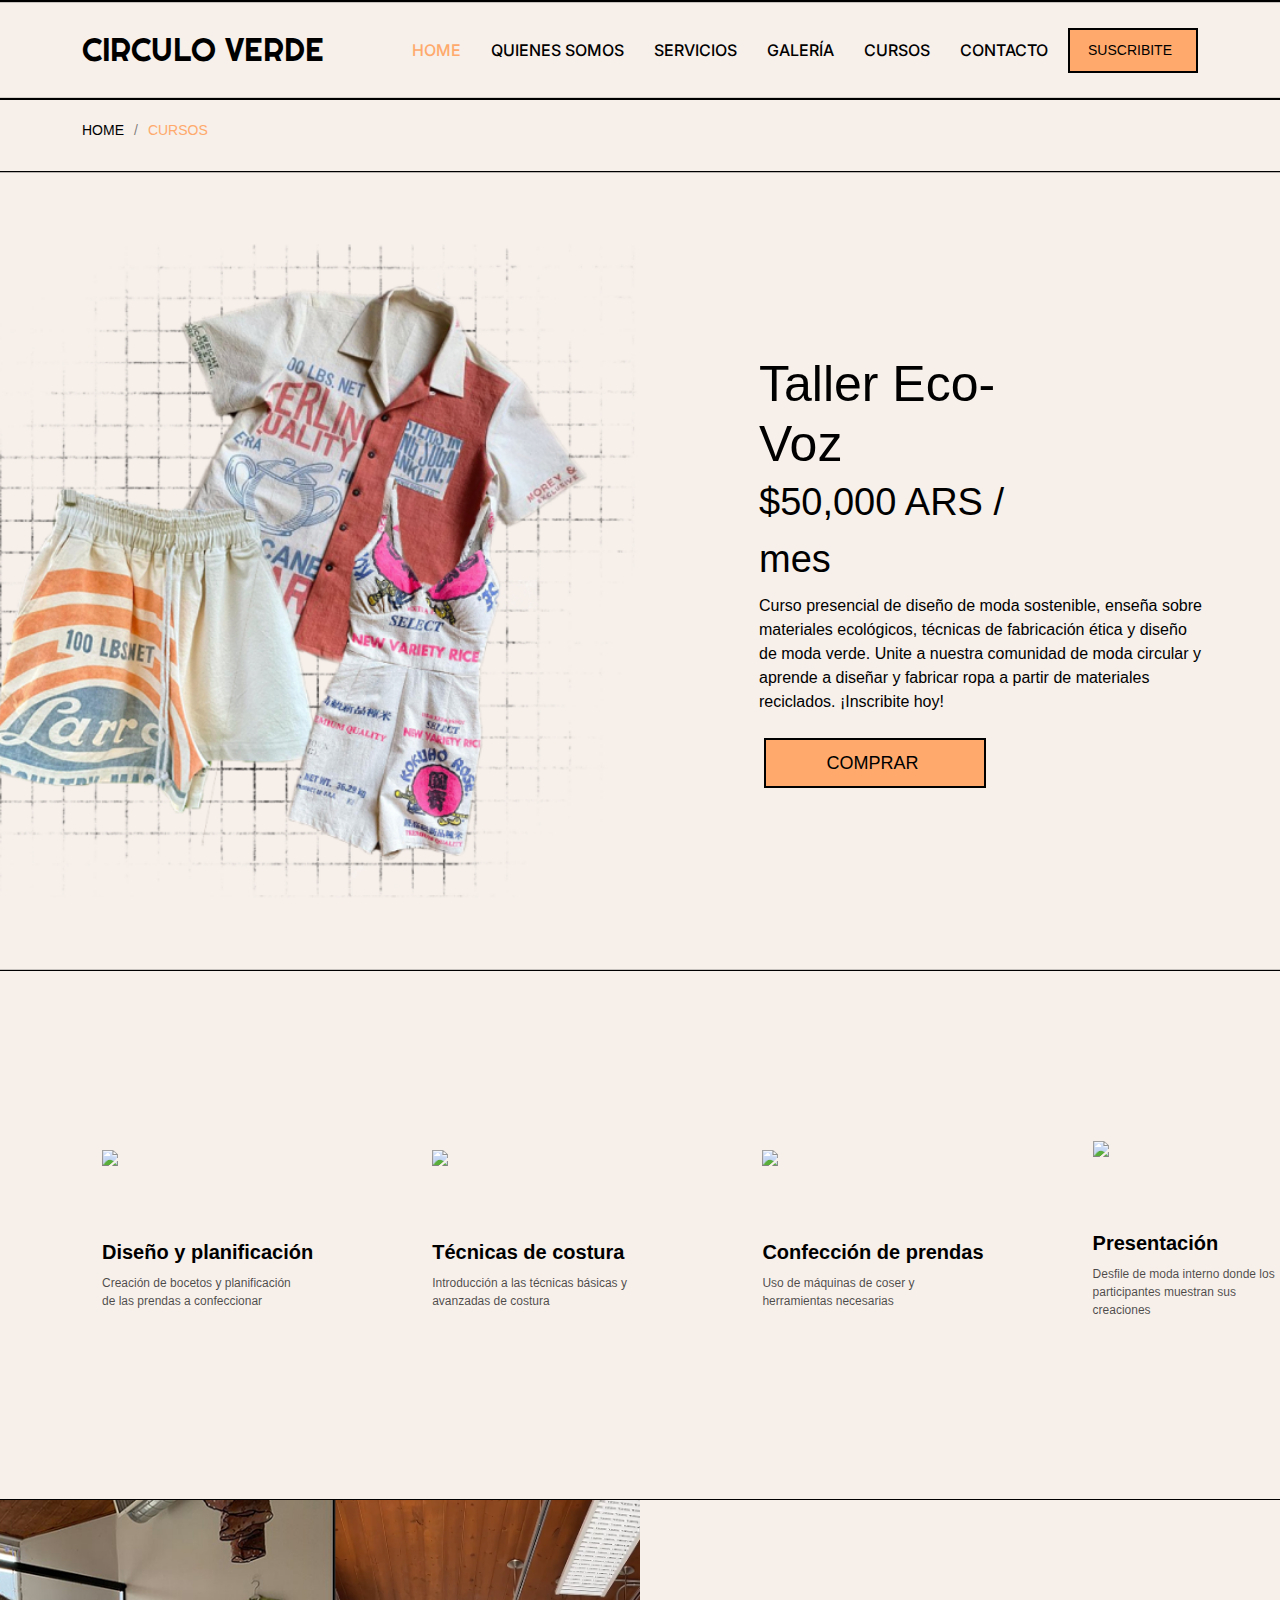
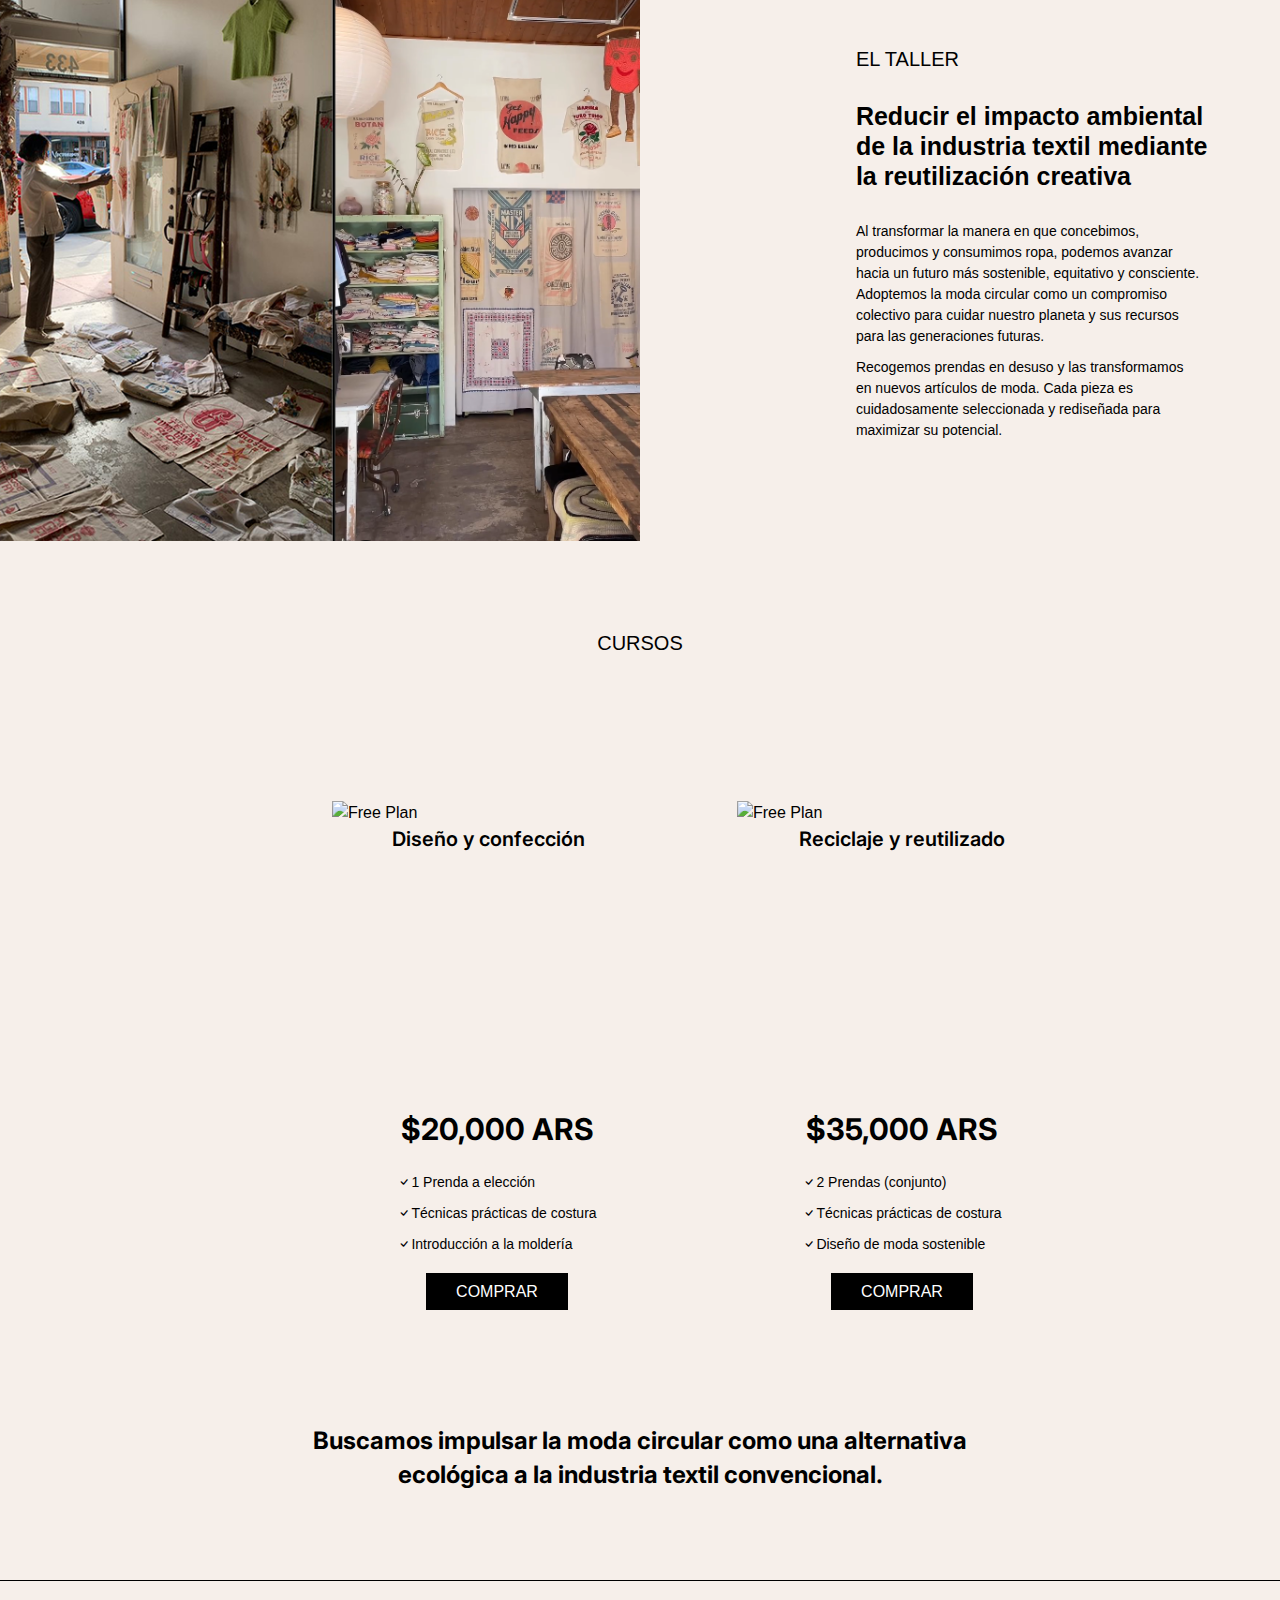
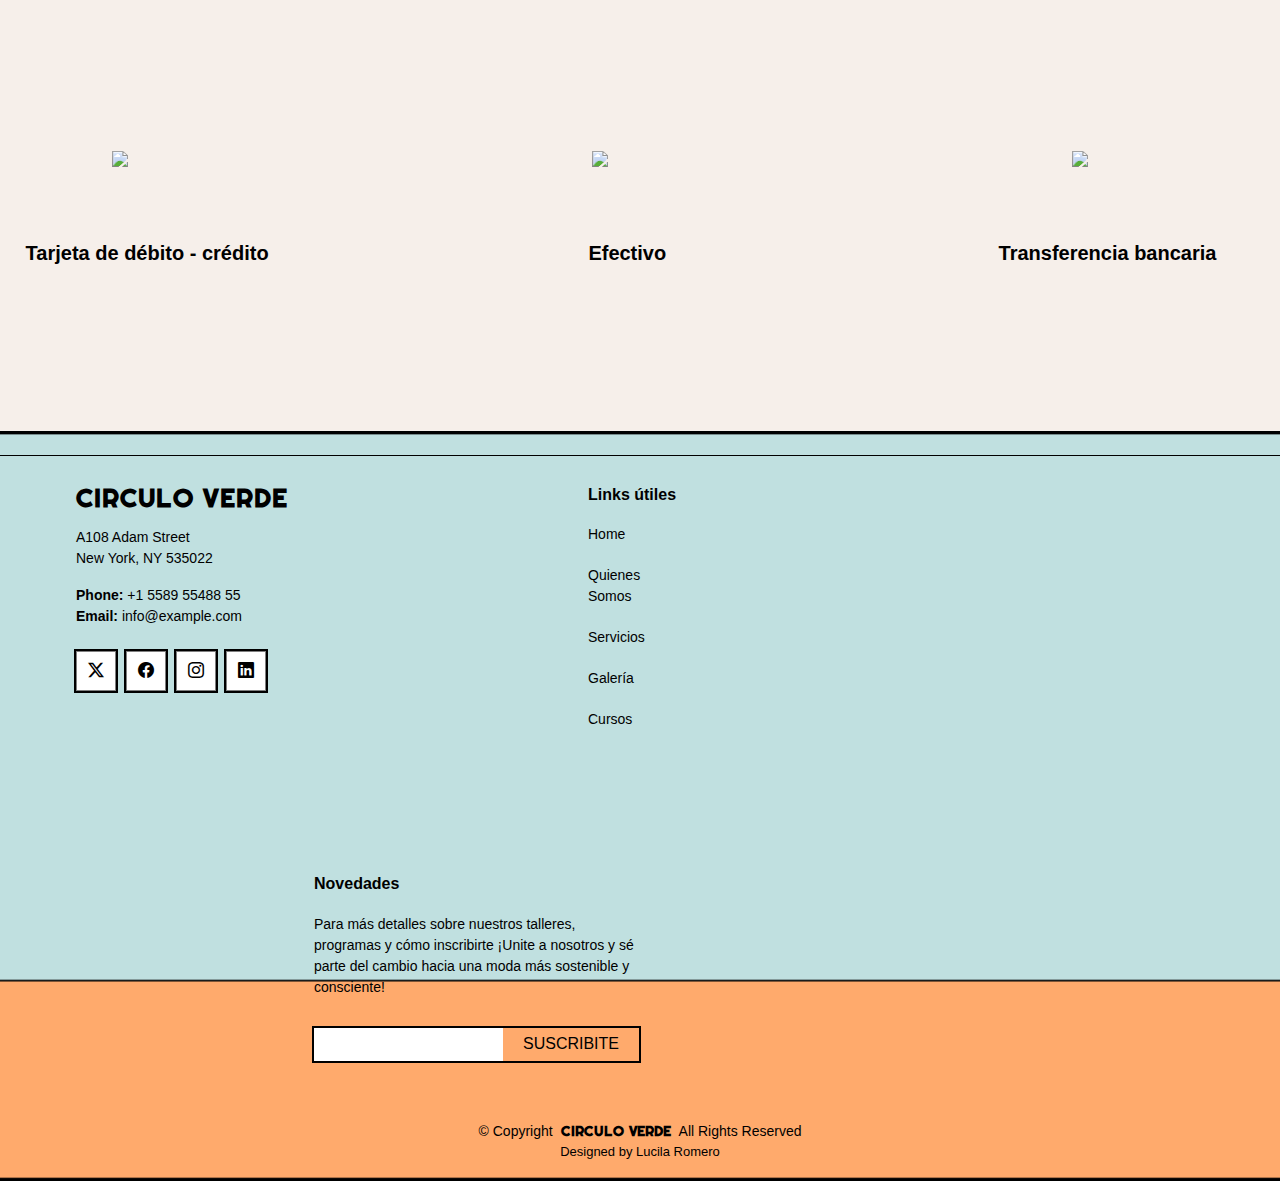
==== blog.html @ 9ff8b23b "Circulo Verde" ====
<!DOCTYPE html>
<html lang="en">

<head>
  <meta charset="utf-8">
  <meta content="width=device-width, initial-scale=1.0" name="viewport">
  <title>Circulo Verde / CURSOS</title>
  <meta content="" name="description">
  <meta content="" name="keywords">

  <!-- Favicons -->
  <link href="assets/img/favicon.png" rel="icon">
  <link href="assets/img/apple-touch-icon.png" rel="apple-touch-icon">

  <!-- Fonts -->
  <link href="https://fonts.googleapis.com" rel="preconnect">
  <link href="https://fonts.gstatic.com" rel="preconnect" crossorigin>
  <link href="https://fonts.googleapis.com/css2?family=Inter:wght@100..900&family=Righteous&display=swap" rel="stylesheet">

  <!-- Vendor CSS Files -->
  <link href="assets/vendor/bootstrap/css/bootstrap.min.css" rel="stylesheet">
  <link href="assets/vendor/bootstrap-icons/bootstrap-icons.css" rel="stylesheet">
  <link href="assets/vendor/aos/aos.css" rel="stylesheet">
  <link href="assets/vendor/glightbox/css/glightbox.min.css" rel="stylesheet">
  <link href="assets/vendor/swiper/swiper-bundle.min.css" rel="stylesheet">

  <!-- Main CSS File -->
  <link href="assets/css/blog.css" rel="stylesheet">

  <!-- =======================================================
  * Template Name: Presento
  * Template URL: https://bootstrapmade.com/presento-bootstrap-corporate-template/
  * Updated: Jun 27 2024 with Bootstrap v5.3.3
  * Author: BootstrapMade.com
  * License: https://bootstrapmade.com/license/
  ======================================================== -->
</head>

<!-- HEADER-->
<body class="blog-page">
  <title>Circulo Verde</title>
    <style>
      header {
        background-image: url('assets/img/header-background.png'); /* Ruta de la imagen de fondo */
        background-size: cover; /* Ajusta la imagen para que cubra todo el header */
        background-position: center; /* Centra la imagen */
        background-repeat: no-repeat; /* Evita que la imagen se repita */
        height: 100px; /* Altura del header */
        width: 1520px;
        color: white; /* Color del texto */
        display: flex;
        align-items: center; /* Centra el contenido verticalmente */
        justify-content: center; /* Centra el contenido horizontalmente */
        text-align: center;
      }
  
      header h1 {
        font-size: 48px; /* Tamaño de la fuente */
        margin: 0; /* Elimina el margen */
      }
  
      header p {
        font-size: 24px; /* Tamaño de la fuente */
        margin: 0; /* Elimina el margen */
      }
    </style>


  <title>Index - Circulo Verde</title>
  <meta content="" name="description">
  <meta content="" name="keywords">
  <body class="index-page">

    <header id="header" class="header d-flex align-items-center sticky-top">
      <div class="container-fluid container-xl position-relative d-flex align-items-center">
  
        <a href="index.html" class="logo d-flex align-items-center me-auto">
          <!-- Uncomment the line below if you also wish to use an image logo -->
          <!-- <img src="assets/img/logo.png" alt=""> -->
          <h1 class="sitename">CIRCULO VERDE</h1>
        </a>
  
        <nav id="navmenu" class="navmenu">
          <ul>
            <li><a href="index.html" class="active">HOME<br></a></li>
            <li><a href="#about">QUIENES SOMOS</a></li>
            <li><a href="#services">SERVICIOS</a></li>
            <li><a href="#portfolio">GALERÍA</a></li>
            <li><a href="#pricing">CURSOS</a></li>
            <li><a href="#contact">CONTACTO</a></li>
          </ul>
          <i class="mobile-nav-toggle d-xl-none bi bi-list" ></i>
        </nav>
      
          <title>Botón con Imagen de Fondo</title>
          <style>
            .btn-get-started-header {
              display: inline-block;
              padding:10px 50px;
              color: rgb(0, 0, 0); /* Color del texto */
              text-align: center;
              text-decoration: none; /* Elimina el subrayado del enlace */
              background-color: #FFAA6C; /* Ruta de la imagen de fondo */
              width: 130px;
              background-size: fit-content; /* Ajusta la imagen para que cubra todo el botón */
              background-position: center; /* Centra la imagen */
              border: 2px solid #000; /* Elimina el borde */
              border-radius:0px; /* Redondea los bordes */
              font-size: 14px; /* Tamaño de la fuente */
              font-weight: normal; /* Negrita */
              transition:var(--background-color) 0.3s ease; /* Transición suave */
    
            }
             
            .btn-get-started-header {
              background-color: #F6EFEA(0, 0, 0, 0.5); /* Color de fondo al pasar el ratón */
            }
          </style>
       
        <body>
          <a href="blog.html" class="btn-get-started-header" style=" padding-left: 18px;">SUSCRIBITE</a>
          <!--a href="blog.html" class="btn-get-started">SUSCRIBITE</a-->
        </body>
     
      <!--a class="btn-getstarted" href="blog.html">SUSCRIBITE</a-->
  
      </div>
    </header>

  <main class="main">

    <!-- Page Title -->
    <div class="page-title dark-background">
      <div class="container">
        <nav class="breadcrumbs">
          
          <ol>
            <li><a href="index.html">HOME</a></li>
          
            <li><h1-brc-color>CURSOS</h1-brc-color></li>
<!--            <li class="current">Blog</li>     -->
          </ol>
        </nav>
<!--        <h1>Blog</h1>     -->
      </div>
    </div><!-- End Page Title -->

     <!-- Scroll Top -->
  <a href="#" id="scroll-top" class="scroll-top d-flex align-items-center justify-content-center"><i class="bi bi-arrow-up-short"></i></a>

  <!-- Vendor JS Files -->
  <script src="assets/vendor/bootstrap/js/bootstrap.bundle.min.js"></script>
  <script src="assets/vendor/php-email-form/validate.js"></script>
  <script src="assets/vendor/aos/aos.js"></script>
  <script src="assets/vendor/glightbox/js/glightbox.min.js"></script>
  <script src="assets/vendor/swiper/swiper-bundle.min.js"></script>
  <script src="assets/vendor/purecounter/purecounter_vanilla.js"></script>
  <script src="assets/vendor/imagesloaded/imagesloaded.pkgd.min.js"></script>
  <script src="assets/vendor/isotope-layout/isotope.pkgd.min.js"></script>

  <!-- Main JS File -->
  <script src="assets/js/main.js"></script>

 <!-- Hero Section -->
 <section id="hero" class="hero section">

  <img src="assets/img/blog/hero2-bg.png" alt="" data-aos="fade-in">

  <div class="container">
    <div class="row">
      <div class="col-lg-7">
        
        <h2 data-aos="fade-up" data-aos-delay="100">Taller Eco-Voz</h2>
        <h2mod data-aos="fade-up" data-aos-delay="100">$50,000 ARS / mes</h2mod>
        <p data-aos="fade-up" data-aos-delay="200">Curso presencial de diseño de moda sostenible, enseña sobre materiales ecológicos, técnicas de fabricación ética y diseño de moda verde. Unite a nuestra comunidad de moda circular y aprende a diseñar y fabricar ropa a partir de materiales reciclados. ¡Inscribite hoy!</p>
        <div class="d-flex mt-4" data-aos="fade-up" data-aos-delay="300">
 
          
<title>Botón con Imagen de Fondo</title>
<style>
.btn-get-started-hero {
  display: inline-block;
        padding:10px 300px;
        color: rgb(0, 0, 0); /* Color del texto */
        text-align: center;
        text-decoration: none; /* Elimina el subrayado del enlace */
        background-color: #FFAA6C; /* Ruta de la imagen de fondo */
        width: 222px;
        padding-left: 35px;
        padding-right: 25px;
        border: 2px solid #000; /* Elimina el borde */
        border-radius:0px; /* Redondea los bordes */    
}

.btn-get-started-hero {
  background-color: #F6EFEA(0, 0, 0, 0.5); /* Color de fondo al pasar el ratón */
}

</style>

<body>
<a href="blog.html" class="btn-get-started-hero" style=" padding-left: 20px;">COMPRAR  </a>
</body>


          <!--a href="blog.html" class="btn-get-started">SUSCRIBITE</a--> 
        </div>

      </div>
    </div>
  </div>

</section><!-- /Hero Section -->

<!-- About Section -->

      
<meta name="viewport" content="width=device-width, initial-scale=1.0">
<title>Sección con Imagen de Fondo</title>
<style>
  #about {
    background-image: url('assets/img/background-4.png'); /* Ruta de la imagen de fondo */
    background-size: cover; /* Ajusta la imagen para que cubra toda la sección */
    background-position: center; /* Centra la imagen */
    background-repeat: no-repeat; /* Evita que la imagen se repita */
    background-attachment: fixed; /* La imagen de fondo se fija cuando se desplaza la página */
    padding: 150px 0; /* Espaciado interno de la sección */
    outline: 1px;
  outline-style: solid;
  outline-color: #000000;

  }

  
</style>

<body>
<section id="about" class="about section section-bg">
  <div class="container position-relative">

      <div class="col-xl-7" >
        <div class="icon-row">
          <div class="col-md-6 icon-box position-relative">
            <img src="assets/img/Icons/Icon-1.png" alt="Icono">
            <h4><a href="" class="stretched-link">Diseño y planificación</a></h4>
            <p>Creación de bocetos y planificación de las prendas a confeccionar</p>
          </div><!-- Icon-Box -->

          <div class="col-md-6 icon-box position-relative">
            <img src="assets/img/Icons/Icon-2.png" alt="Icono">
            <h4><a href="" class="stretched-link">Técnicas de costura</a></h4>
            <p>Introducción a las técnicas básicas y avanzadas de costura</p>
          </div><!-- Icon-Box -->

          <div class="col-md-6 icon-box position-relative">
            <img src="assets/img/Icons/Icon-3.png" alt="Icono">
            <h4><a href="" class="stretched-link">Confección de prendas</a></h4>
            <p>Uso de máquinas de coser y herramientas necesarias</p>
          </div><!-- Icon-Box -->

          <div class="col-md-6 icon-box position-relative">
            <img src="assets/img/Icons/Icon-4.png" alt="Icono">
            <h4><a href="" class="stretched-link">Presentación</a></h4>
            <p>Desfile de moda interno donde los participantes muestran sus creaciones</p>
          </div><!-- Icon-Box -->
        </div>


</section><!-- /About Section -->

<!-- EL TALLER-->
 <!--Quienes Somos Section--> 

 <title>Sección con Imagen de Fondo</title>
 <style>
   .quienes-somos {
  background-image: url(assets/img/blog/taller-img.png);
  background-color: #F6EFEA;
  background-size: cover;
  background-position: center;
  background-repeat: no-repeat;
  padding: 100px;
  padding-left: 102px;
  z-index: -1;
}

.quienes-somos .content {
      padding-left: 0;
      padding-right: 0;
   }

  .quienes-somos .content h3 {
    font-weight: 600;
    font-size: 25px;
    margin: 10px 0 30px 0;
    padding-top: 10px;
    padding-right: 50px;
  }

  .quienes-somos .content p {
    font-weight: 400;
    font-size: 14px;
    margin: 10px 0 0 0;
 
  }

.quienes-somos .content h2 {
  font-weight: 500;
  font-size: 20px;
  margin: 0 0 20px 0;
}




 </style>
<body>
 <section id="quienes-somos" class="quienes-somos section">
   <div class="container position-relative">
     <div class="row gy-5">
       <div class="col-xl-5">
         
       </div>
       <div class="col-xl-7 content" style="margin-left: 700px;margin-right: 600px;  padding-right: 150px;">
         <h2>EL TALLER</h2>
         <h3>Reducir el impacto ambiental de la industria textil mediante la reutilización creativa</h3>
         <p style="    padding-right: 70px;">
          Al transformar la manera en que concebimos, producimos y consumimos ropa, podemos avanzar hacia un futuro más sostenible, equitativo y consciente. Adoptemos la moda circular como un compromiso colectivo para cuidar nuestro planeta y sus recursos para las generaciones futuras.
         </p>
         <p style="    padding-right: 70px;">
          Recogemos prendas en desuso y las transformamos en nuevos artículos de moda. Cada pieza es cuidadosamente seleccionada y rediseñada para maximizar su potencial.
        </p>
       </div>
     </div>
   </div>
 </section>
</body>

<!-- Pricing Section -->
<section id="pricing" class="pricing section pricing-bg" style="padding-bottom: 70px;padding-top: 70px;">

  <!-- Section Title -->
  <div class="container section-title" >
    <h2>CURSOS</h2>
  </div><!-- End Section Title -->

  <div class="container" style="align-items: center;">

    <div class="row g-8 g-lg-0">

      <div class="col-lg-8" >
        <div class="pricing-item">
          <img src="..//Presento/assets/img/pricing-dt1.png" alt="Free Plan" class="pricing-image">
          <div class="pricing-content-white"style=" padding-bottom: 40px">
            <h3 style="margin-bottom: 240px;margin-left: 40px;padding-bottom: 20px;margin-top: 0px;">Diseño y confección</h3>
            <h4><span> $20,000 ARS</span></h4>
            <ul>
              <li><i class="bi bi-check"></i> <span>1 Prenda a elección</span></li>
              <li><i class="bi bi-check"></i> <span>Técnicas prácticas de costura</span></li>
              <li><i class="bi bi-check"></i> <span>Introducción a la moldería</span></li>
            </ul>
            <div class="text-center"><a href="#" class="buy-btn">COMPRAR</a></div>
          </div>
        </div>
      </div><!-- End Pricing Item -->

      
      <div class="col-lg-8" >
        <div class="pricing-item">
          <img src="..//Presento/assets/img/pricing-dt2.png" alt="Free Plan" class="pricing-image">
          <div class="pricing-content-white" style=" padding-bottom: 40px">
            <h3 style="margin-bottom: 240px;margin-left: 0px;padding-bottom: 20px;margin-right: 0px;">Reciclaje y reutilizado</h3>
            <h4><span> $35,000 ARS</span></h4>
            <ul>
              <li><i class="bi bi-check"></i> <span>2 Prendas (conjunto) </span></li>
              <li><i class="bi bi-check"></i> <span>Técnicas prácticas de costura</span></li>
              <li><i class="bi bi-check"></i> <span>Diseño de moda sostenible</span></li>
            </ul>
            <div class="text-center"><a href="#" class="buy-btn">COMPRAR</a></div>
          </div>
        </div>
      </div><!-- End Pricing Item -->

      <div class="pricing-footer">
        <p><strong> Buscamos impulsar la moda circular como una alternativa </strong></p>

        <p><strong>ecológica a la industria textil convencional.</strong></p>
      </div>

    </div>

  </div>
  

</section><!-- /Pricing Section -->

<!-- mediosdepago Section -->

      
<meta name="viewport" content="width=device-width, initial-scale=1.0">
<title>Sección con Imagen de Fondo</title>
<style>
  #mediosdepago {
    background-image: url('assets/img/background-4.png'); /* Ruta de la imagen de fondo */
    background-size: cover; /* Ajusta la imagen para que cubra toda la sección */
    background-position: center; /* Centra la imagen */
    background-repeat: no-repeat; /* Evita que la imagen se repita */
    background-attachment: fixed; /* La imagen de fondo se fija cuando se desplaza la página */
    padding: 150px 0; /* Espaciado interno de la sección */
    outline: 1px;
  outline-style: solid;
  outline-color: #000000;

  }

  
</style>

<body>
<section id="mediosdepago" class="mediosdepago section section-bg">
  <div class="container position-relative"  style=" margin:auto;">

      <div class="col-xl-7" >
        <div class="icon-row-mp">
          <div class="col-md-6 icon-box position-relative">
            <img src="assets/img/Icons/Icon-9.png" alt="Icono">
            <h4><a href="" class="stretched-link">Tarjeta de débito - crédito</a></h4>
            
          </div><!-- Icon-Box -->

          <div class="col-md-6 icon-box position-relative">
            <img src="assets/img/Icons/Icon-10.png" alt="Icono">
            <h4><a href="" class="stretched-link">Efectivo</a></h4>
            
          </div><!-- Icon-Box -->

          <div class="col-md-6 icon-box position-relative">
            <img src="assets/img/Icons/Icon-11.png" alt="Icono">
            <h4><a href="" class="stretched-link">Transferencia bancaria</a></h4>
           
          </div><!-- Icon-Box -->

        </div>


</section><!-- /mediosdepago Section -->


<!-- FOOTER-->
<footer id="footer" class="footer footer-bg">

  <section id="footer-background" class="footer-background>  footer-bg">
    <element class="footer-background"></element>

  <div class="container footer-top">
    <div class="row gy-4">
      <div class="col-lg-4 col-md-6 footer-about" style=" width: 424px;">
        <a href="index.html" class="logo d-flex align-items-center">
          <span class="sitename">CIRCULO VERDE</span>
        </a>
        <div class="footer-contact pt-3">
          <p>A108 Adam Street</p>
          <p>New York, NY 535022</p>
          <p class="mt-3"><strong>Phone:</strong> <span>+1 5589 55488 55</span></p>
          <p><strong>Email:</strong> <span>info@example.com</span></p>
        </div>
        <div class="social-links d-flex mt-4">
          <a href=""><i class="bi bi-twitter-x"></i></a>
          <a href=""><i class="bi bi-facebook"></i></a>
          <a href=""><i class="bi bi-instagram"></i></a>
          <a href=""><i class="bi bi-linkedin"></i></a>
        </div>
      </div>

      <div class="col-lg-2 col-md-3 footer-links" style="padding-right: 0px;padding-left: 100px;">
        <h4>Links útiles</h4>
        <ul>
          <li><a href="#">Home</a></li>
          <li><a href="#">Quienes Somos</a></li>
          <li><a href="#">Servicios</a></li>
          <li><a href="#">Galería</a></li>
          <li><a href="#">Cursos</a></li>
        </ul>
      </div>

    

      <div class="col-lg-4 col-md-12 footer-newsletter" style="padding-left: 250px;width: 575px;padding-right: 0px;" >
        <h4>Novedades</h4>
        <p>Para más detalles sobre nuestros talleres, programas y cómo inscribirte 
          ¡Unite a nosotros y sé parte del cambio hacia una moda más
          sostenible y consciente!</p>
        <div href="blog.html" method="post" class="php-email-form">
          <div class="newsletter-form"><input type="email" name="email"><input type="submit" value="SUSCRIBITE"></div>
       
      </div>

    </div>
  </div>

  <div class="container copyright text-center ">
    <div class="footer Copyright= "width="max-width"> 
    <p>© <span>Copyright</span> <strong class="px-1 sitename"style= "font-family: Righteous"> CIRCULO VERDE </strong> <span>All Rights Reserved</span></p>
    </div>
    <div class="credits">
      <!-- All the links in the footer should remain intact. -->
      <!-- You can delete the links only if you've purchased the pro version. -->
      <!-- Licensing information: https://bootstrapmade.com/license/ -->
      <!-- Purchase the pro version with working PHP/AJAX contact form: [buy-url] -->
      <a> Designed by Lucila Romero</a>
    </div>
  </div>

</footer>

</main>
</body>
</html>
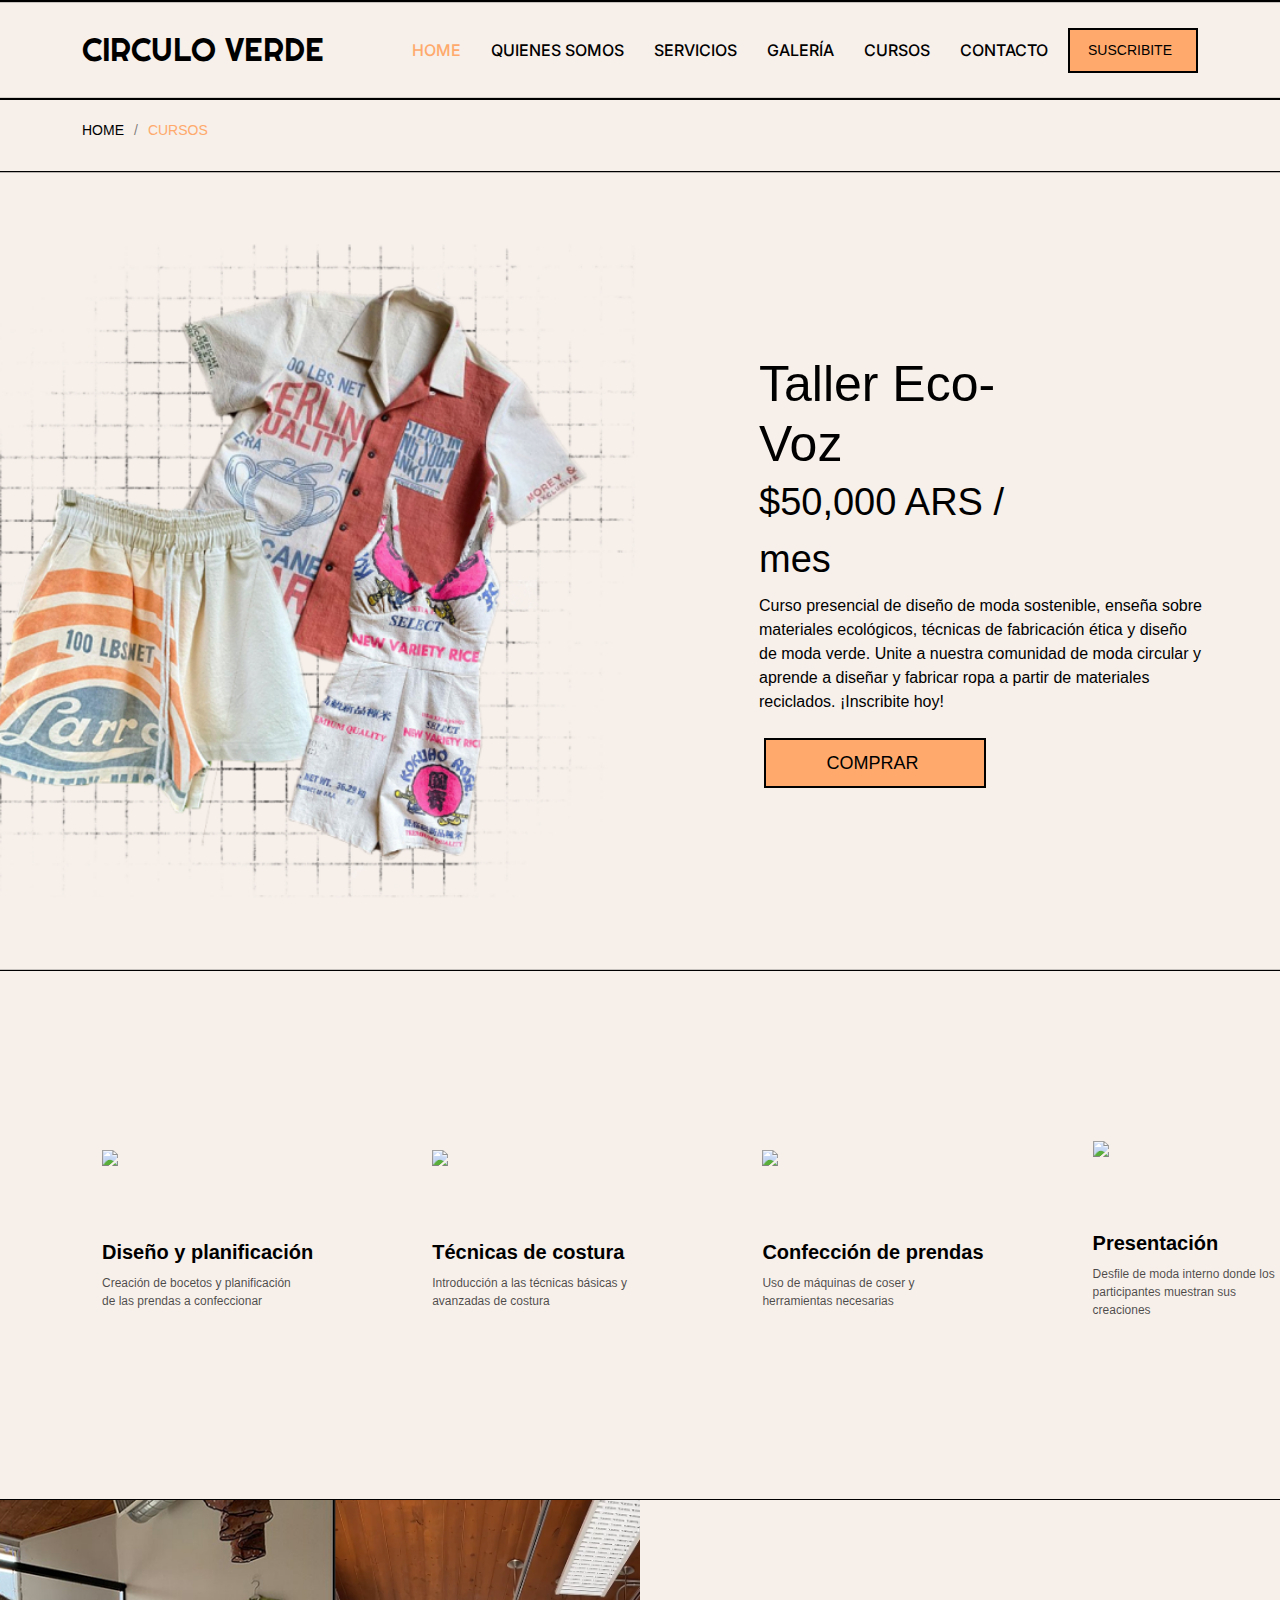
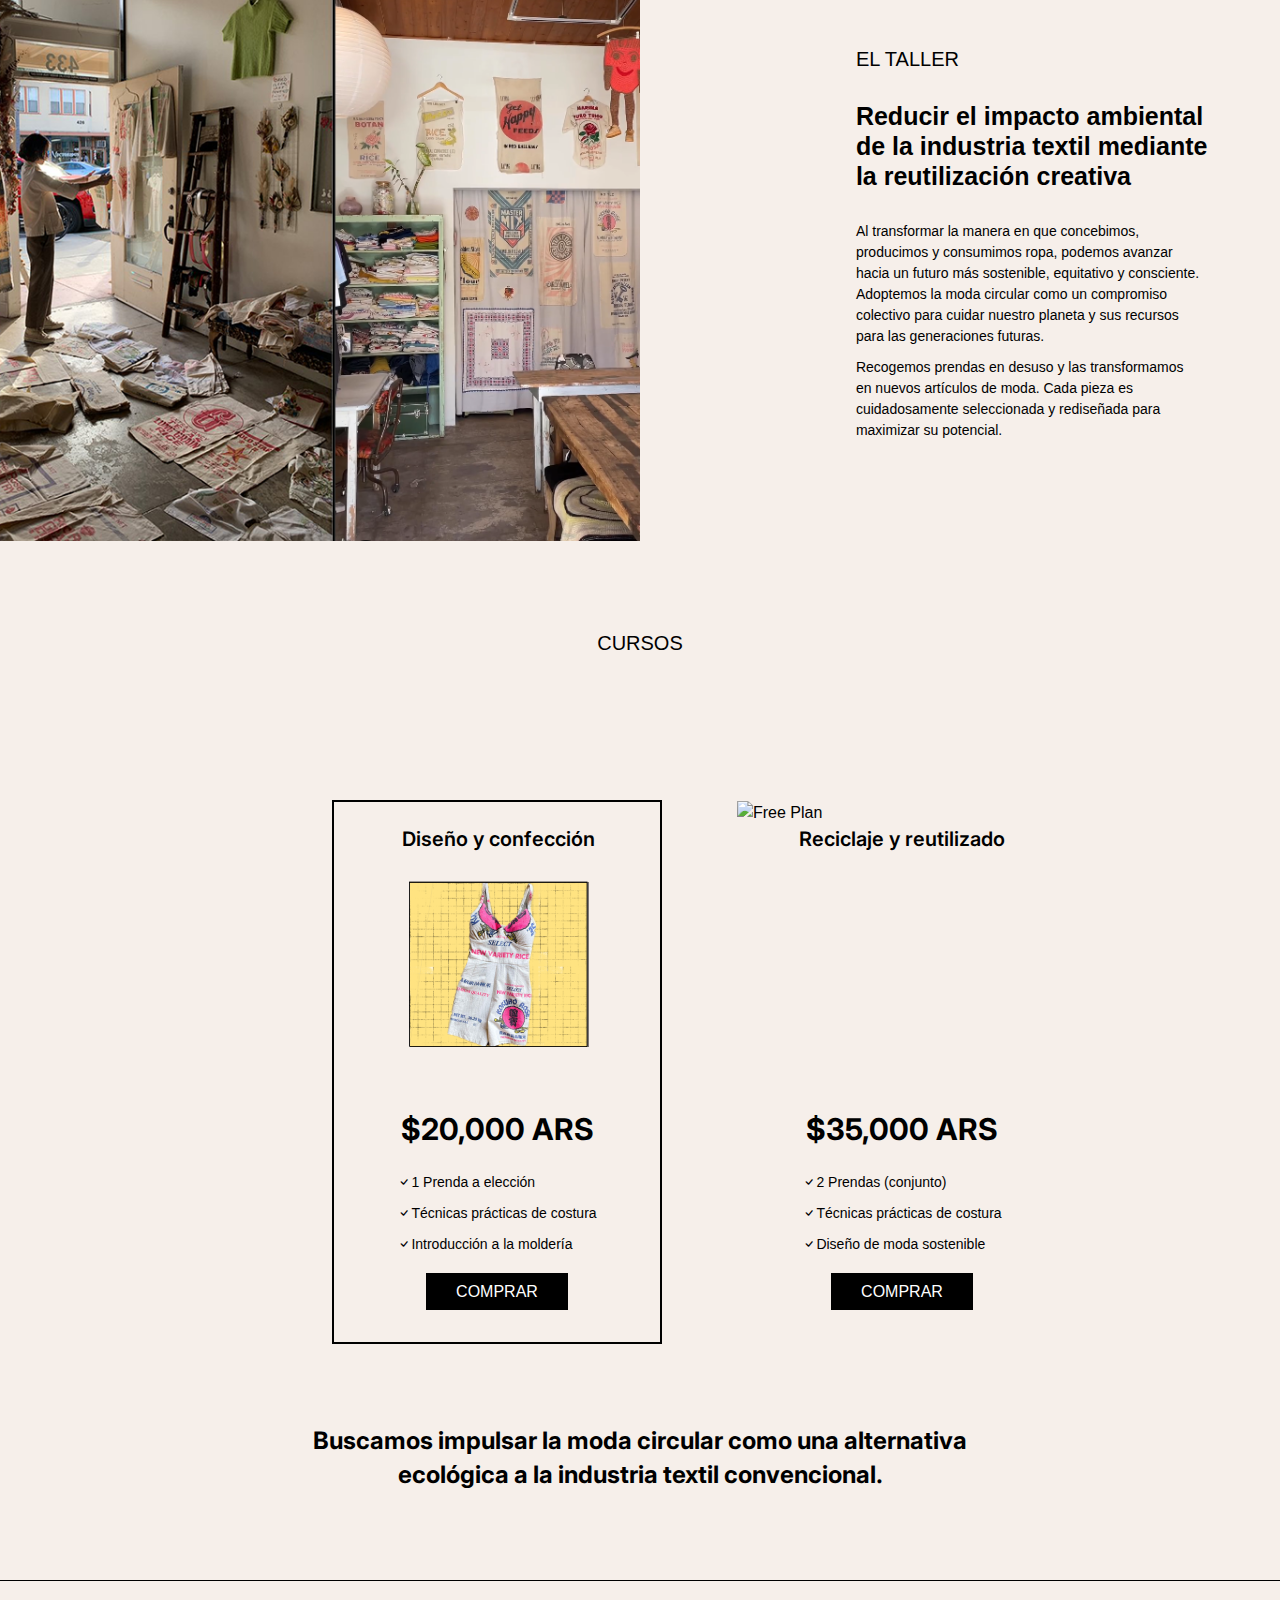
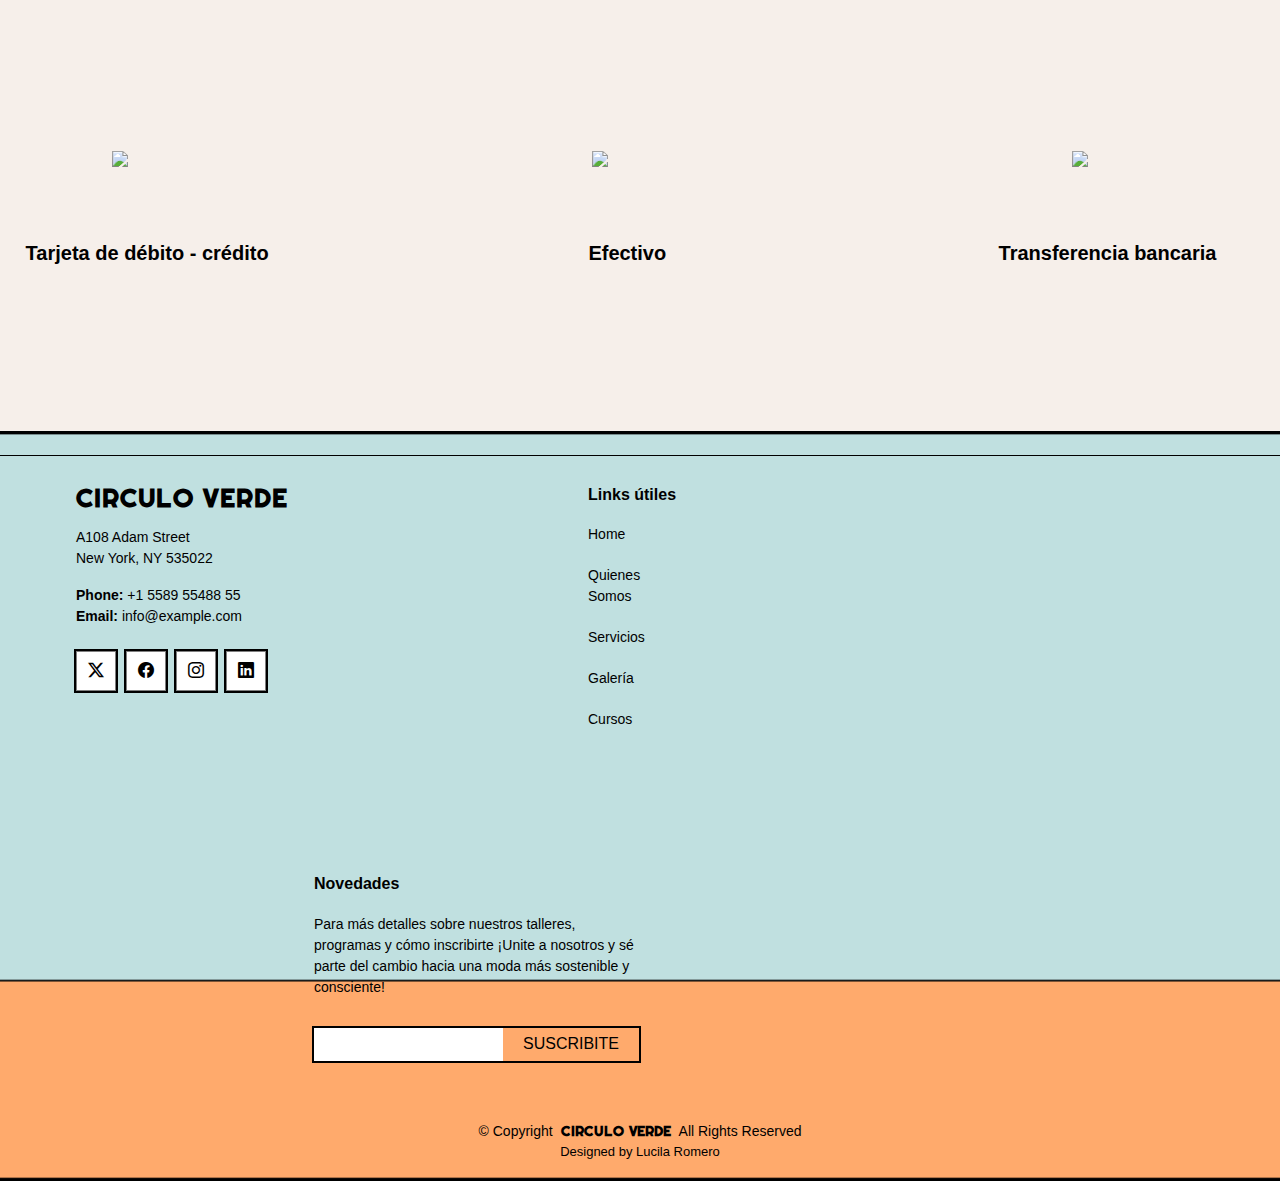
==== commit f38b5c00: "circulo verde 2" ====
--- a/blog.html
+++ b/blog.html
@@ -241,25 +241,25 @@
       <div class="col-xl-7" >
         <div class="icon-row">
           <div class="col-md-6 icon-box position-relative">
-            <img src="assets/img/Icons/Icon-1.png" alt="Icono">
+            <img src="/assets/img/Icons/Icon-1.png" alt="Icono">
             <h4><a href="" class="stretched-link">Diseño y planificación</a></h4>
             <p>Creación de bocetos y planificación de las prendas a confeccionar</p>
           </div><!-- Icon-Box -->
 
           <div class="col-md-6 icon-box position-relative">
-            <img src="assets/img/Icons/Icon-2.png" alt="Icono">
+            <img src="/assets/img/Icons/Icon-2.png" alt="Icono">
             <h4><a href="" class="stretched-link">Técnicas de costura</a></h4>
             <p>Introducción a las técnicas básicas y avanzadas de costura</p>
           </div><!-- Icon-Box -->
 
           <div class="col-md-6 icon-box position-relative">
-            <img src="assets/img/Icons/Icon-3.png" alt="Icono">
+            <img src="/assets/img/Icons/Icon-3.png" alt="Icono">
             <h4><a href="" class="stretched-link">Confección de prendas</a></h4>
             <p>Uso de máquinas de coser y herramientas necesarias</p>
           </div><!-- Icon-Box -->
 
           <div class="col-md-6 icon-box position-relative">
-            <img src="assets/img/Icons/Icon-4.png" alt="Icono">
+            <img src="/assets/img/Icons/Icon-4.png" alt="Icono">
             <h4><a href="" class="stretched-link">Presentación</a></h4>
             <p>Desfile de moda interno donde los participantes muestran sus creaciones</p>
           </div><!-- Icon-Box -->
@@ -350,9 +350,9 @@
 
       <div class="col-lg-8" >
         <div class="pricing-item">
-          <img src="..//Presento/assets/img/pricing-dt1.png" alt="Free Plan" class="pricing-image">
+          <img src="/assets/img/pricing-dt1.png" alt="Free Plan" class="pricing-image">
           <div class="pricing-content-white"style=" padding-bottom: 40px">
-            <h3 style="margin-bottom: 240px;margin-left: 40px;padding-bottom: 20px;margin-top: 0px;">Diseño y confección</h3>
+            <h3 style="margin-bottom: 240px;margin-left: 50px;padding-bottom: 20px;margin-top: 0px;">Diseño y confección</h3>
             <h4><span> $20,000 ARS</span></h4>
             <ul>
               <li><i class="bi bi-check"></i> <span>1 Prenda a elección</span></li>
@@ -367,7 +367,7 @@
       
       <div class="col-lg-8" >
         <div class="pricing-item">
-          <img src="..//Presento/assets/img/pricing-dt2.png" alt="Free Plan" class="pricing-image">
+          <img src="/assets/img/pricing-.png" alt="Free Plan" class="pricing-image">
           <div class="pricing-content-white" style=" padding-bottom: 40px">
             <h3 style="margin-bottom: 240px;margin-left: 0px;padding-bottom: 20px;margin-right: 0px;">Reciclaje y reutilizado</h3>
             <h4><span> $35,000 ARS</span></h4>
@@ -423,19 +423,19 @@
       <div class="col-xl-7" >
         <div class="icon-row-mp">
           <div class="col-md-6 icon-box position-relative">
-            <img src="assets/img/Icons/Icon-9.png" alt="Icono">
+            <img src="/assets/img/Icons/Icon-9.png" alt="Icono">
             <h4><a href="" class="stretched-link">Tarjeta de débito - crédito</a></h4>
             
           </div><!-- Icon-Box -->
 
           <div class="col-md-6 icon-box position-relative">
-            <img src="assets/img/Icons/Icon-10.png" alt="Icono">
+            <img src="/assets/img/Icons/Icon-10.png" alt="Icono">
             <h4><a href="" class="stretched-link">Efectivo</a></h4>
             
           </div><!-- Icon-Box -->
 
           <div class="col-md-6 icon-box position-relative">
-            <img src="assets/img/Icons/Icon-11.png" alt="Icono">
+            <img src="/assets/img/Icons/Icon-11.png" alt="Icono">
             <h4><a href="" class="stretched-link">Transferencia bancaria</a></h4>
            
           </div><!-- Icon-Box -->
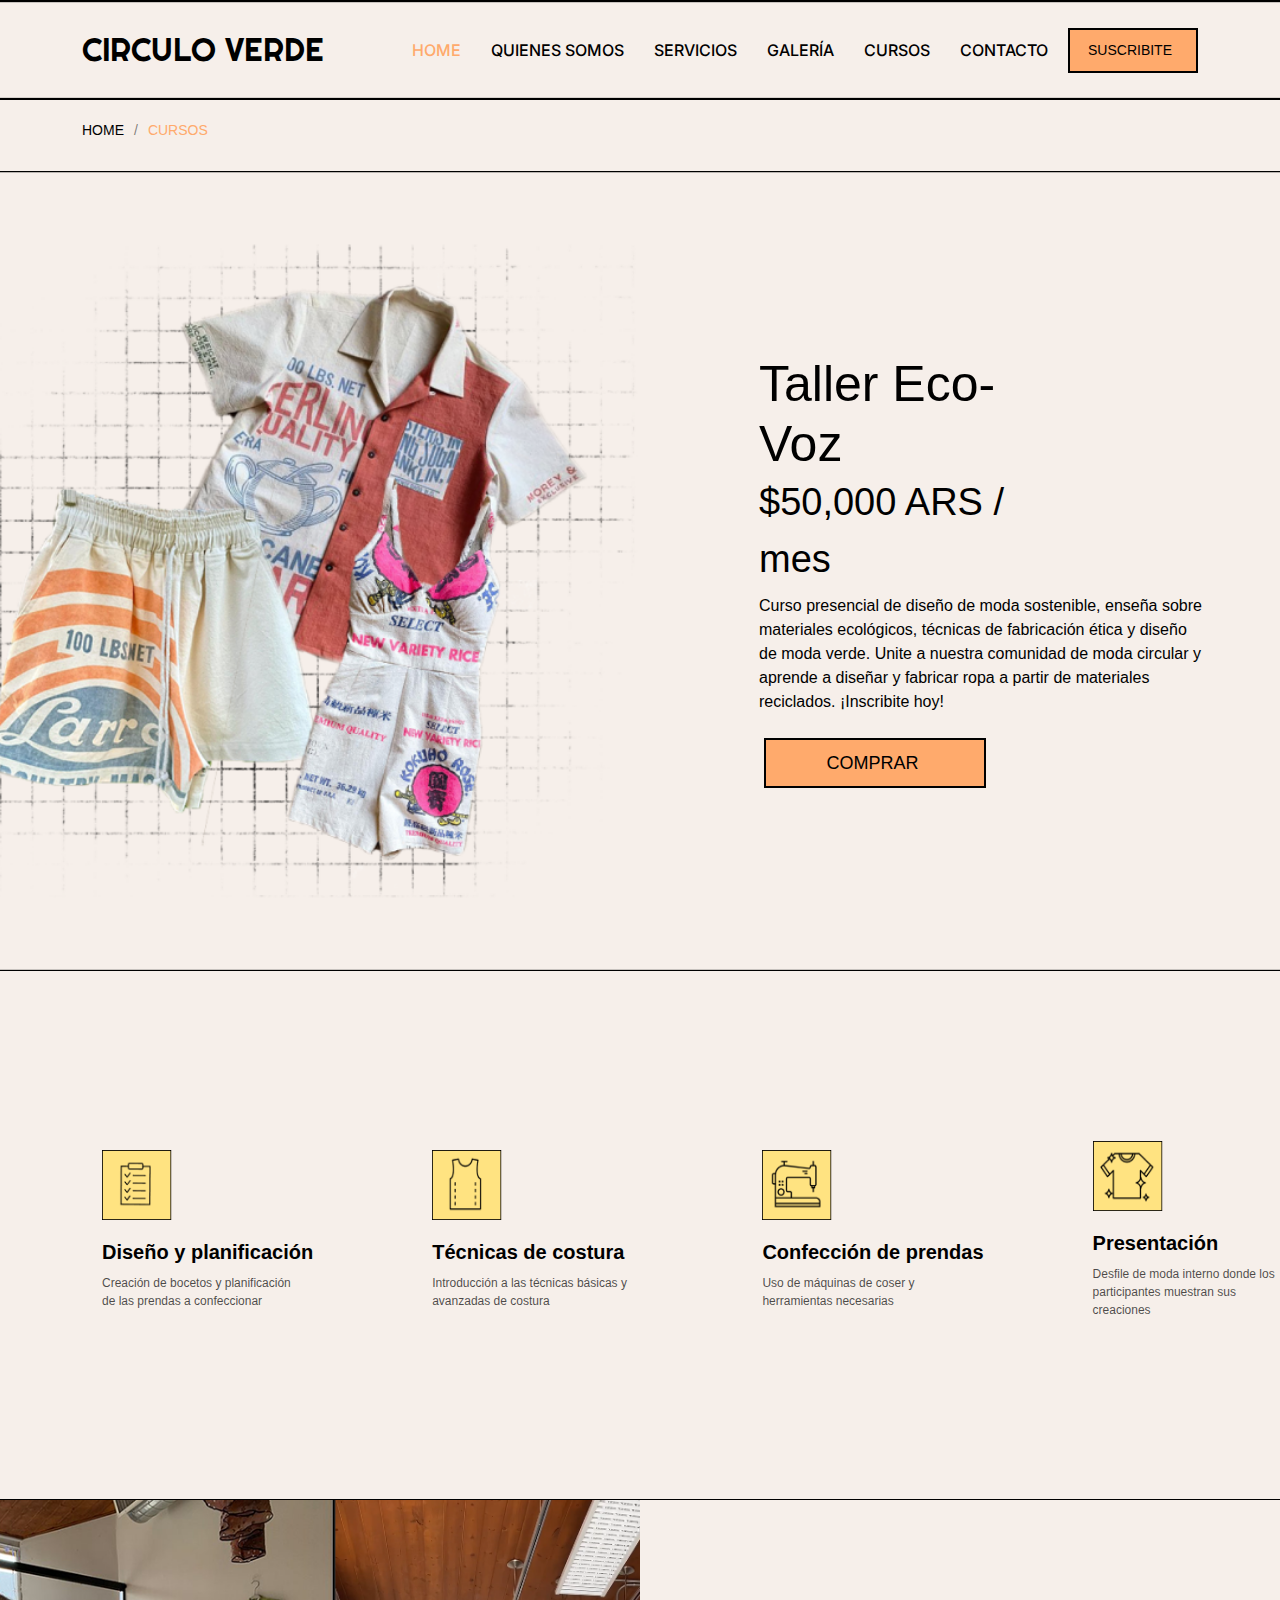
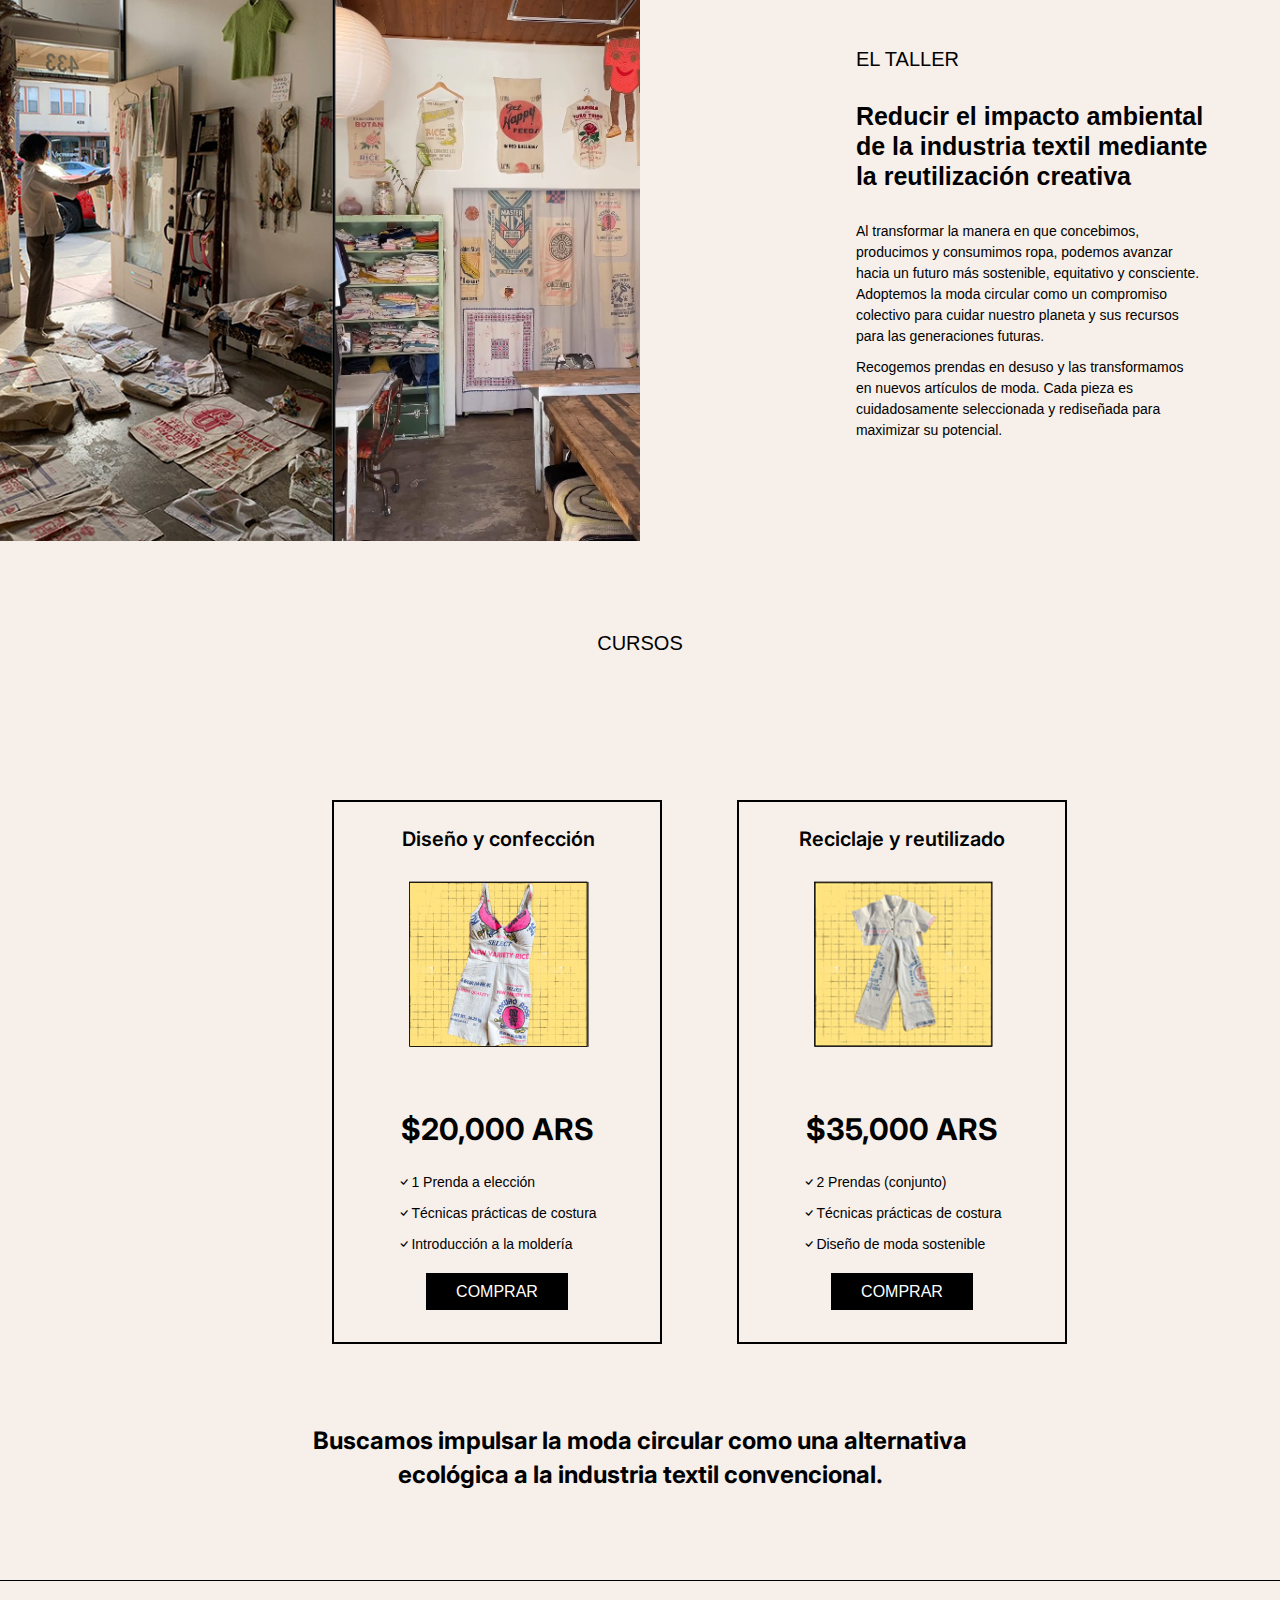
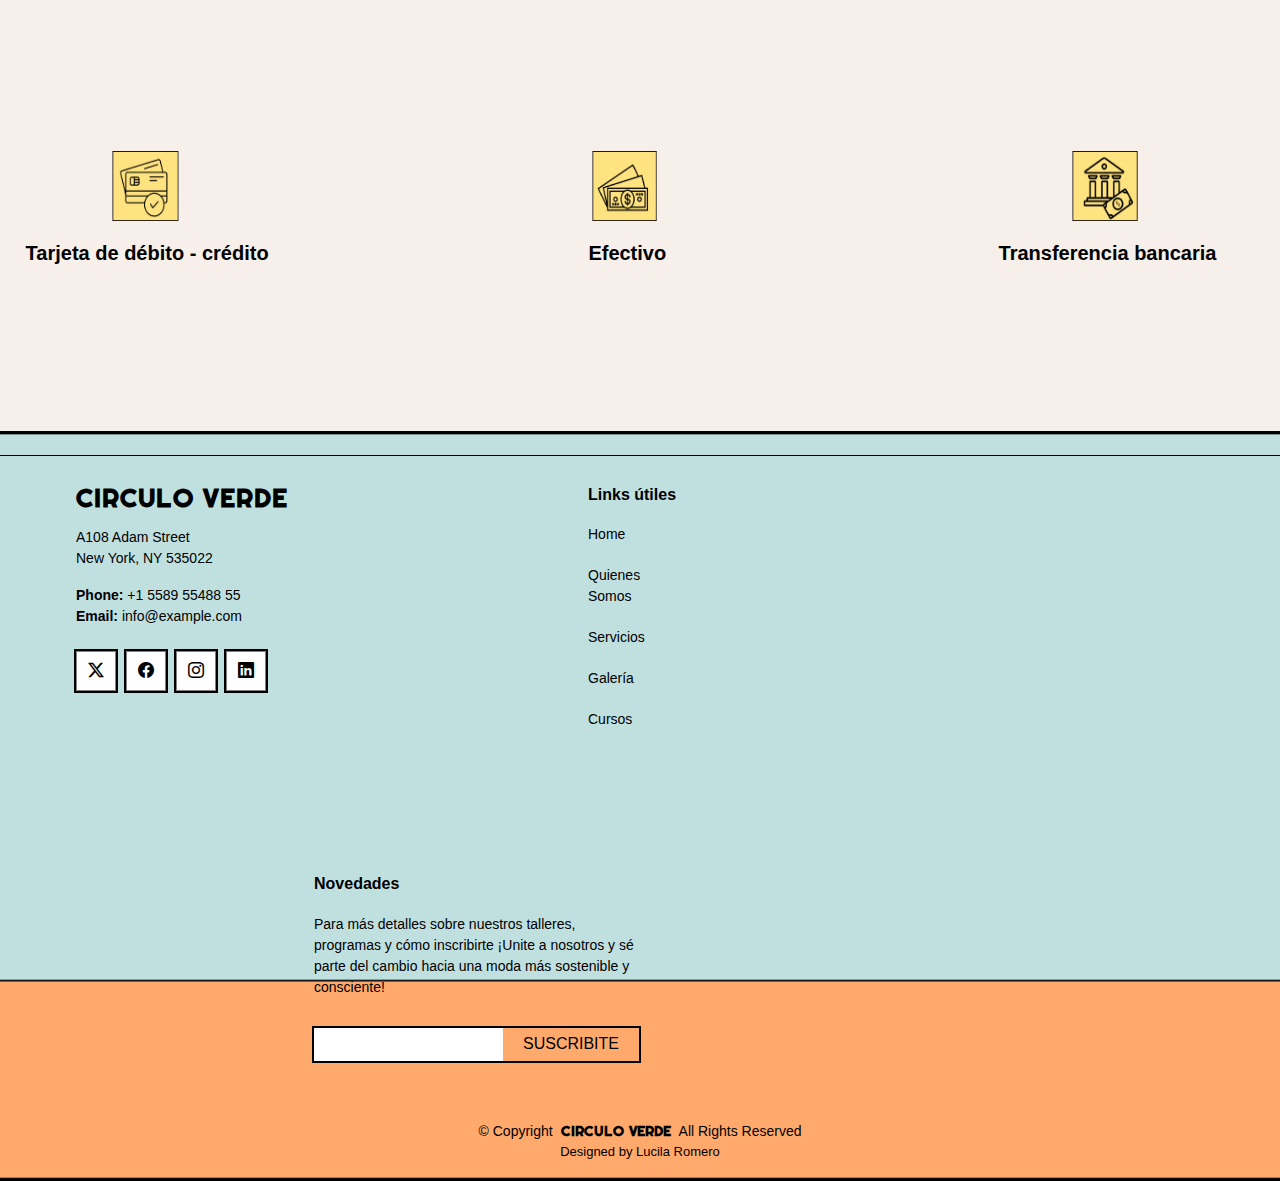
==== commit f5f102c1: "Circulo Verde 3" ====
--- a/blog.html
+++ b/blog.html
@@ -241,25 +241,25 @@
       <div class="col-xl-7" >
         <div class="icon-row">
           <div class="col-md-6 icon-box position-relative">
-            <img src="/assets/img/Icons/Icon-1.png" alt="Icono">
+            <img src="assets/img/icons/Icon-1.png" alt="Icono">
             <h4><a href="" class="stretched-link">Diseño y planificación</a></h4>
             <p>Creación de bocetos y planificación de las prendas a confeccionar</p>
           </div><!-- Icon-Box -->
 
           <div class="col-md-6 icon-box position-relative">
-            <img src="/assets/img/Icons/Icon-2.png" alt="Icono">
+            <img src="assets/img/icons/Icon-2.png" alt="Icono">
             <h4><a href="" class="stretched-link">Técnicas de costura</a></h4>
             <p>Introducción a las técnicas básicas y avanzadas de costura</p>
           </div><!-- Icon-Box -->
 
           <div class="col-md-6 icon-box position-relative">
-            <img src="/assets/img/Icons/Icon-3.png" alt="Icono">
+            <img src="assets/img/icons/Icon-3.png" alt="Icono">
             <h4><a href="" class="stretched-link">Confección de prendas</a></h4>
             <p>Uso de máquinas de coser y herramientas necesarias</p>
           </div><!-- Icon-Box -->
 
           <div class="col-md-6 icon-box position-relative">
-            <img src="/assets/img/Icons/Icon-4.png" alt="Icono">
+            <img src="assets/img/icons/Icon-4.png" alt="Icono">
             <h4><a href="" class="stretched-link">Presentación</a></h4>
             <p>Desfile de moda interno donde los participantes muestran sus creaciones</p>
           </div><!-- Icon-Box -->
@@ -350,7 +350,7 @@
 
       <div class="col-lg-8" >
         <div class="pricing-item">
-          <img src="/assets/img/pricing-dt1.png" alt="Free Plan" class="pricing-image">
+          <img src="assets/img/pricing-dt1.png" alt="Free Plan" class="pricing-image">
           <div class="pricing-content-white"style=" padding-bottom: 40px">
             <h3 style="margin-bottom: 240px;margin-left: 50px;padding-bottom: 20px;margin-top: 0px;">Diseño y confección</h3>
             <h4><span> $20,000 ARS</span></h4>
@@ -367,7 +367,7 @@
       
       <div class="col-lg-8" >
         <div class="pricing-item">
-          <img src="/assets/img/pricing-.png" alt="Free Plan" class="pricing-image">
+          <img src="assets/img/pricing-dt2.png" alt="Free Plan" class="pricing-image">
           <div class="pricing-content-white" style=" padding-bottom: 40px">
             <h3 style="margin-bottom: 240px;margin-left: 0px;padding-bottom: 20px;margin-right: 0px;">Reciclaje y reutilizado</h3>
             <h4><span> $35,000 ARS</span></h4>
@@ -423,19 +423,19 @@
       <div class="col-xl-7" >
         <div class="icon-row-mp">
           <div class="col-md-6 icon-box position-relative">
-            <img src="/assets/img/Icons/Icon-9.png" alt="Icono">
+            <img src="assets/img/icons/icon-9.png" alt="Icono">
             <h4><a href="" class="stretched-link">Tarjeta de débito - crédito</a></h4>
             
           </div><!-- Icon-Box -->
 
           <div class="col-md-6 icon-box position-relative">
-            <img src="/assets/img/Icons/Icon-10.png" alt="Icono">
+            <img src="assets/img/icons/icon-10.png" alt="Icono">
             <h4><a href="" class="stretched-link">Efectivo</a></h4>
             
           </div><!-- Icon-Box -->
 
           <div class="col-md-6 icon-box position-relative">
-            <img src="/assets/img/Icons/Icon-11.png" alt="Icono">
+            <img src="assets/img/icons/icon-11.png" alt="Icono">
             <h4><a href="" class="stretched-link">Transferencia bancaria</a></h4>
            
           </div><!-- Icon-Box -->
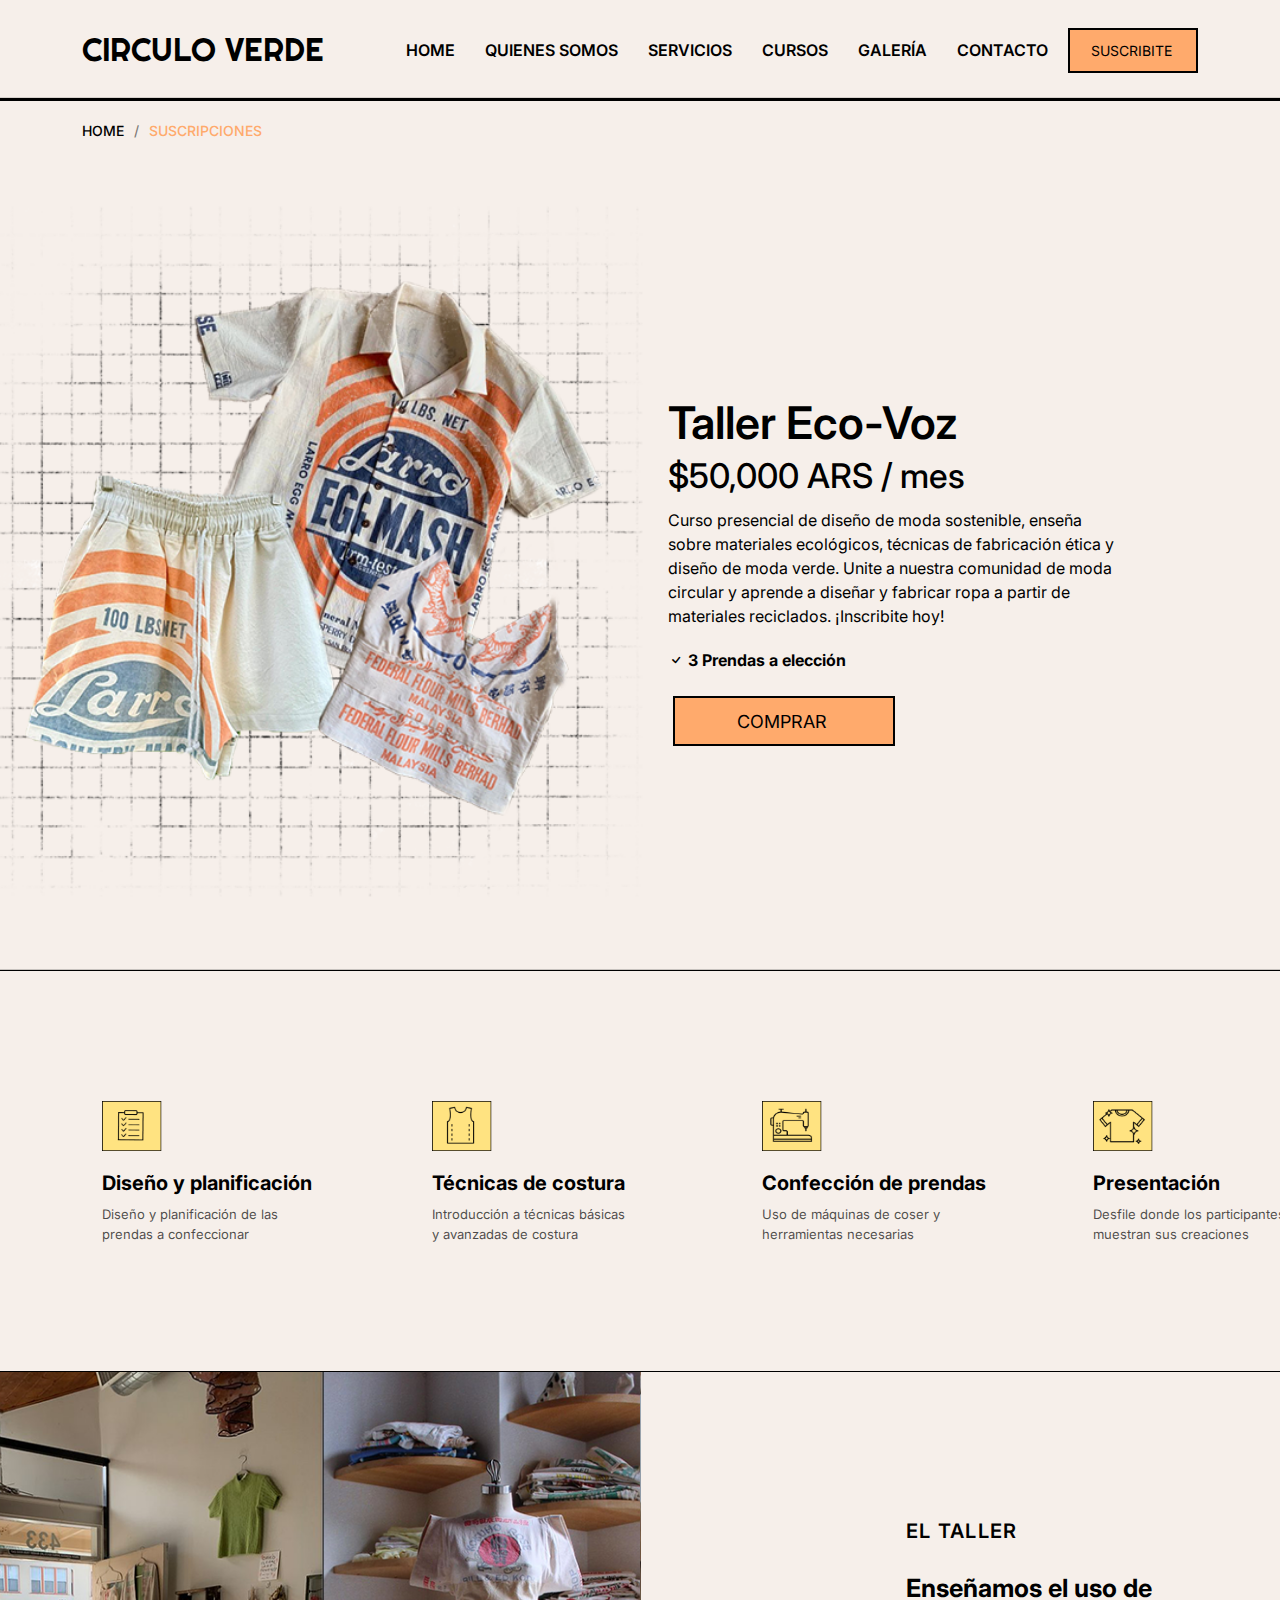
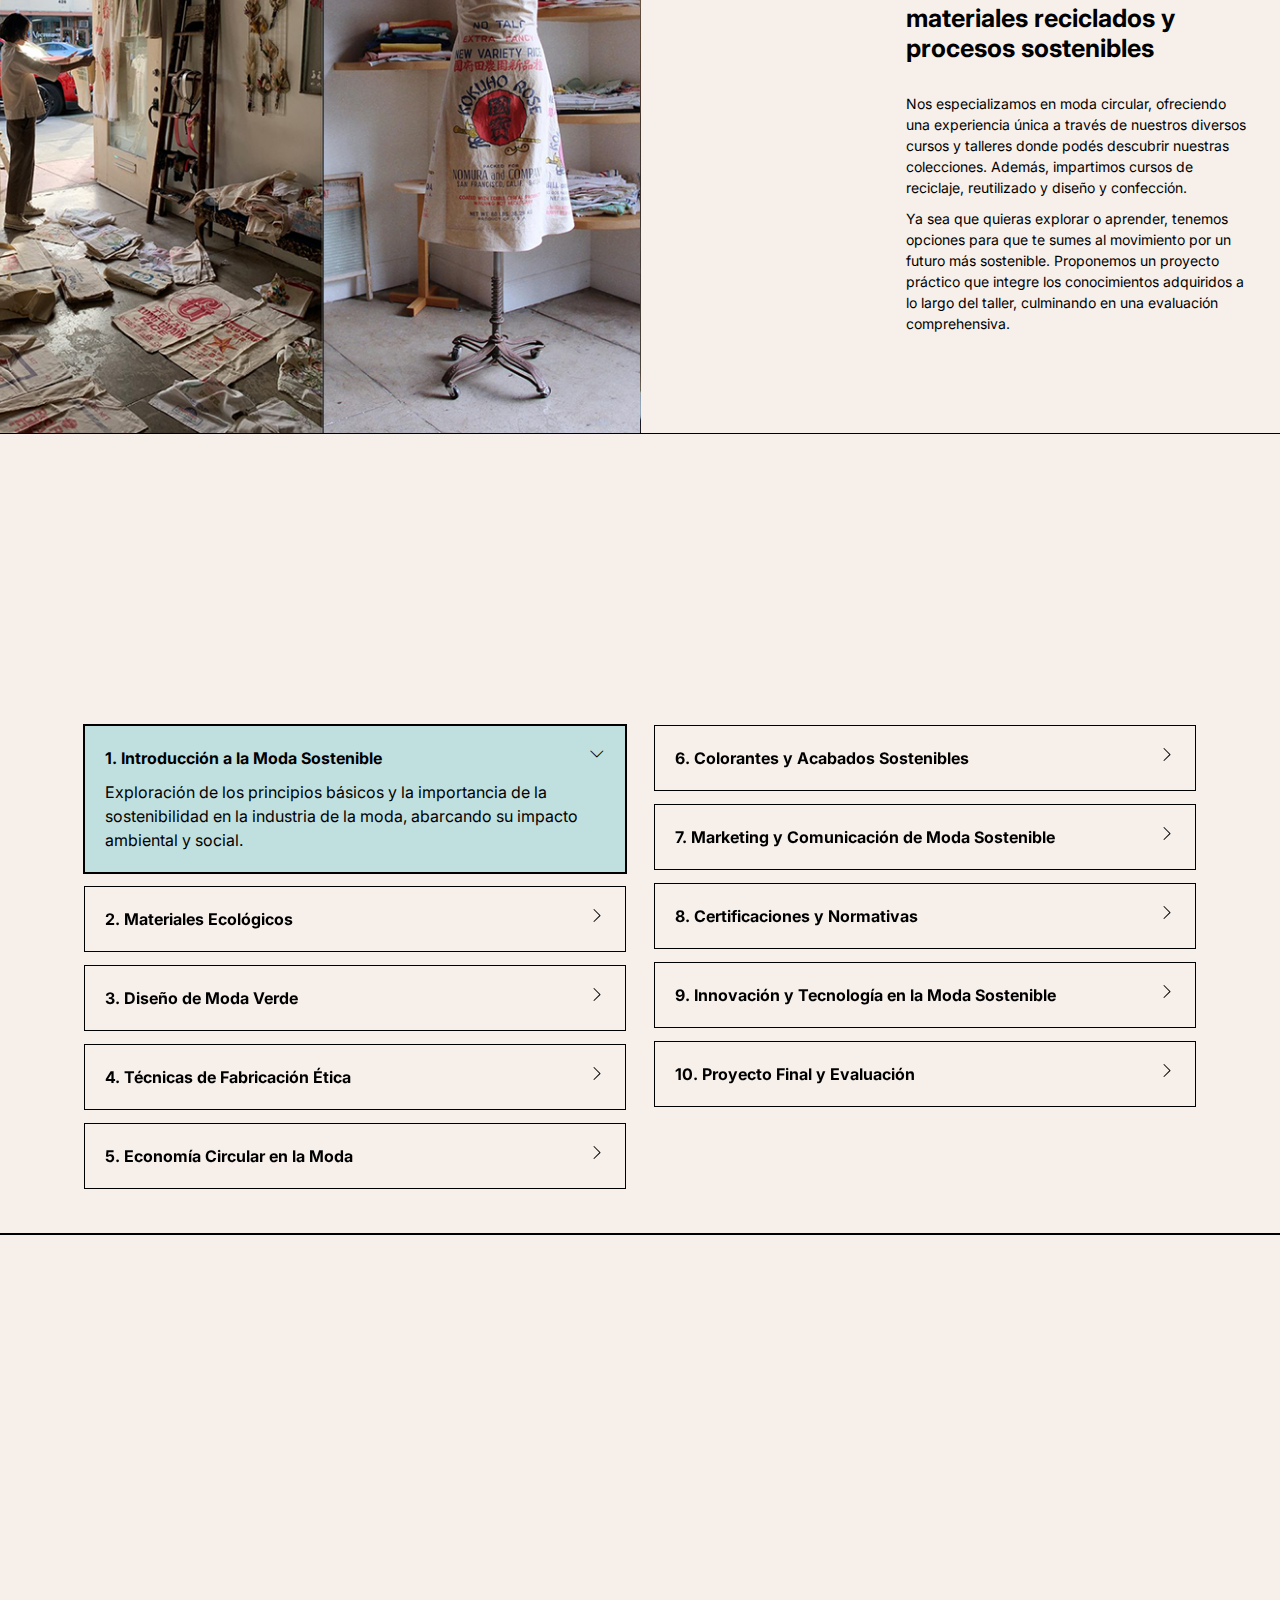
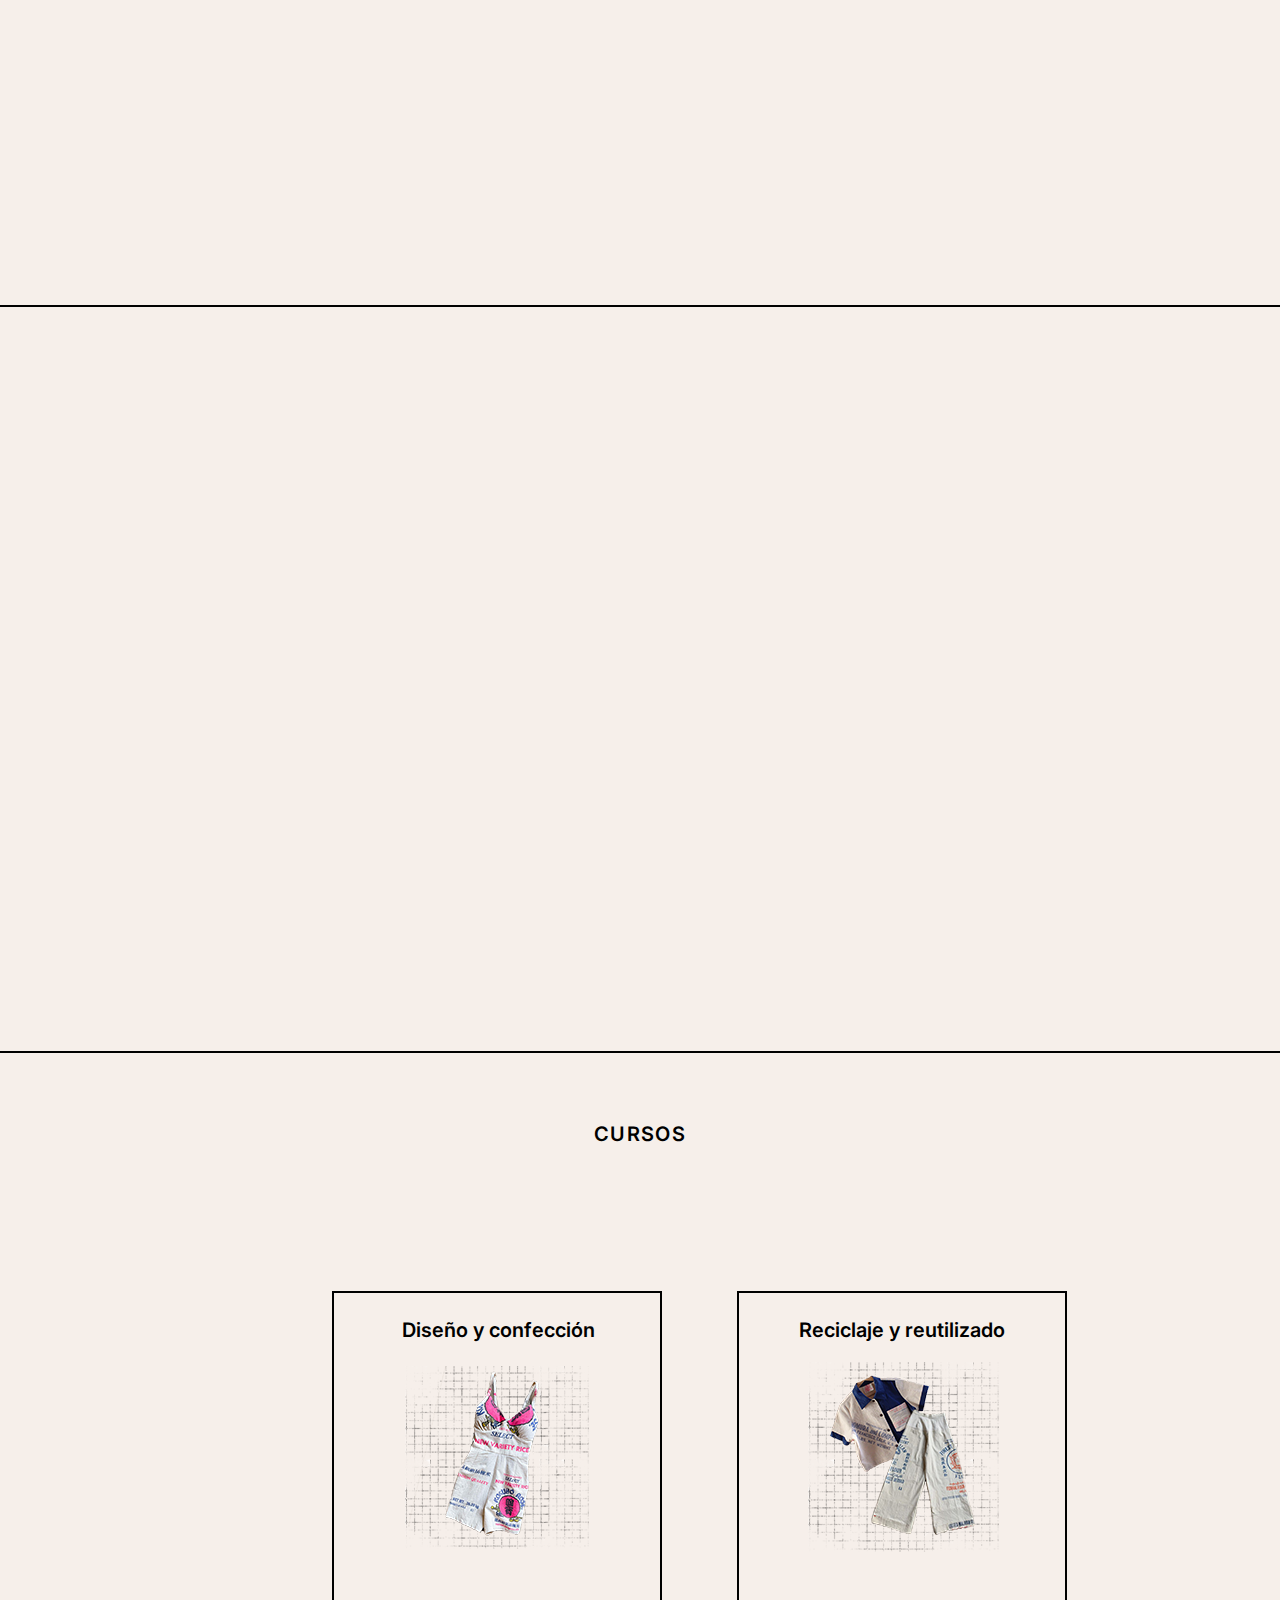
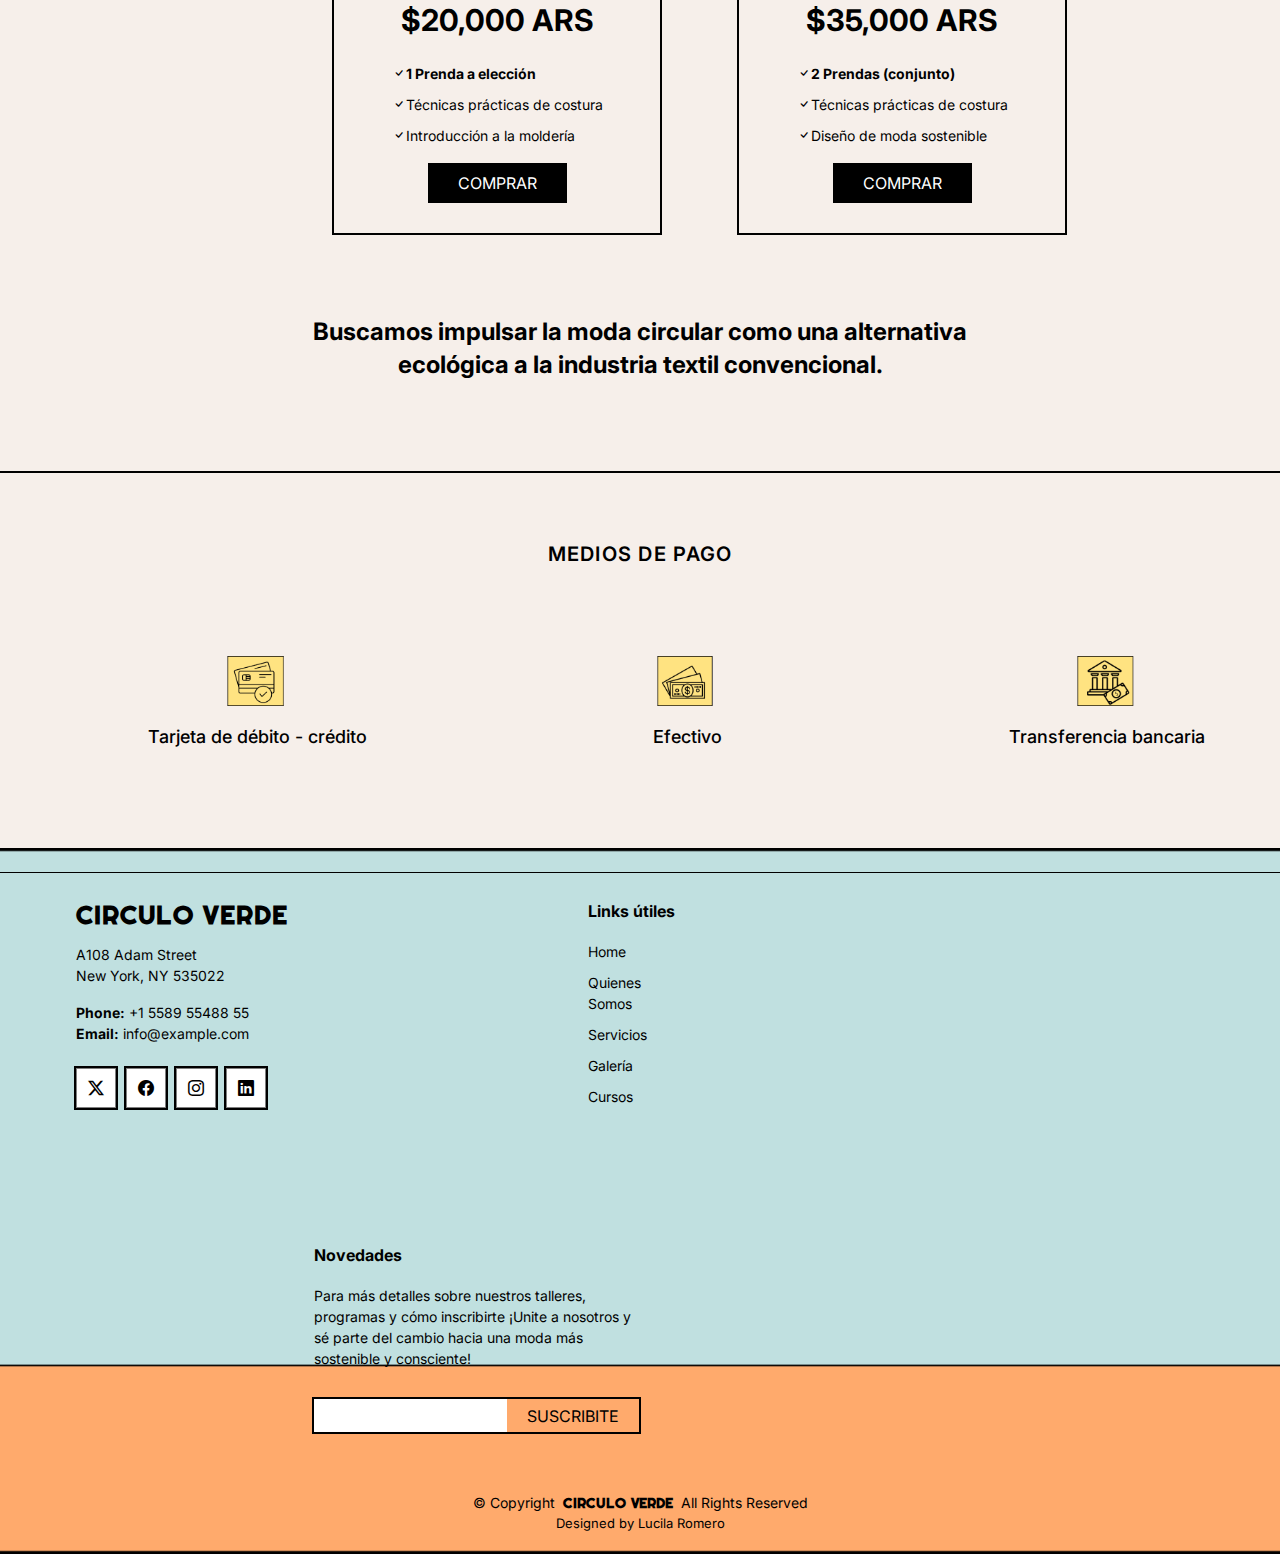
==== commit c66dbccb: "circulo verde entrega" ====
--- a/blog.html
+++ b/blog.html
@@ -11,6 +11,7 @@
   <!-- Favicons -->
   <link href="assets/img/favicon.png" rel="icon">
   <link href="assets/img/apple-touch-icon.png" rel="apple-touch-icon">
+  <link rel="stylesheet" href="https://cdn.jsdelivr.net/npm/bootstrap-icons@1.7.2/font/bootstrap-icons.css">
 
   <!-- Fonts -->
   <link href="https://fonts.googleapis.com" rel="preconnect">
@@ -52,6 +53,7 @@
         align-items: center; /* Centra el contenido verticalmente */
         justify-content: center; /* Centra el contenido horizontalmente */
         text-align: center;
+
       }
   
       header h1 {
@@ -82,11 +84,11 @@
   
         <nav id="navmenu" class="navmenu">
           <ul>
-            <li><a href="index.html" class="active">HOME<br></a></li>
+            <li><a href="index.html">HOME<br></a></li>
             <li><a href="#about">QUIENES SOMOS</a></li>
-            <li><a href="#services">SERVICIOS</a></li>
+            <li><a href="#index.html"> SERVICIOS </a></li>
+            <li><a href="#pricing">CURSOS</a></li>
             <li><a href="#portfolio">GALERÍA</a></li>
-            <li><a href="#pricing">CURSOS</a></li>
             <li><a href="#contact">CONTACTO</a></li>
           </ul>
           <i class="mobile-nav-toggle d-xl-none bi bi-list" ></i>
@@ -118,7 +120,7 @@
           </style>
        
         <body>
-          <a href="blog.html" class="btn-get-started-header" style=" padding-left: 18px;">SUSCRIBITE</a>
+          <a href="blog.html" class="btn-get-started-header" style=" padding-left: 21px;">SUSCRIBITE</a>
           <!--a href="blog.html" class="btn-get-started">SUSCRIBITE</a-->
         </body>
      
@@ -137,7 +139,7 @@
           <ol>
             <li><a href="index.html">HOME</a></li>
           
-            <li><h1-brc-color>CURSOS</h1-brc-color></li>
+            <li><h1-brc-color>SUSCRIPCIONES</h1-brc-color></li>
 <!--            <li class="current">Blog</li>     -->
           </ol>
         </nav>
@@ -169,11 +171,38 @@
   <div class="container">
     <div class="row">
       <div class="col-lg-7">
+        <style>
+          body {
+font-family: 'Inter', sans-serif;
+font-weight: 400; /* Regular */
+}
+
+.semi-bold {
+font-weight: 600; /* Semi Bold */
+}
+
+.bold {
+font-weight: 700; /* Bold */
+}
+        </style>
         
-        <h2 data-aos="fade-up" data-aos-delay="100">Taller Eco-Voz</h2>
+        <h2 data-aos="fade-up" data-aos-delay="100" style="font-weight: 600;">Taller Eco-Voz</h2>
         <h2mod data-aos="fade-up" data-aos-delay="100">$50,000 ARS / mes</h2mod>
-        <p data-aos="fade-up" data-aos-delay="200">Curso presencial de diseño de moda sostenible, enseña sobre materiales ecológicos, técnicas de fabricación ética y diseño de moda verde. Unite a nuestra comunidad de moda circular y aprende a diseñar y fabricar ropa a partir de materiales reciclados. ¡Inscribite hoy!</p>
+        <p data-aos="fade-up" data-aos-delay="100">Curso presencial de diseño de moda sostenible, enseña sobre materiales ecológicos, técnicas de fabricación ética y diseño de moda verde. Unite a nuestra comunidad de moda circular y aprende a diseñar y fabricar ropa a partir de materiales reciclados. ¡Inscribite hoy!</p>
+        <ul style="list-style-type: none; padding-left: 0; margin-bottom: 0px;margin-top: 20px;">
+          <li><i class="bi bi-check" style="color: #000000;"></i> <span style="color: #000000;"><strong>3 Prendas a elección</strong></span></li>
+        </ul>
+
+        <!--ul style="list-style-type: none; padding-left: 0; margin-bottom: 0px;margin-top: 20px;">
+          <li><i class="bi bi-check" style="color: #000000;"></i> <span style="color: #000000;"><medium>2 Prendas (conjunto)</medium></span></li>
+        </ul>
+
+        <ul style="list-style-type: none; padding-left: 0; margin-bottom: 5px;margin-top: 20px;">
+          <li><i class="bi bi-check" style="color: #000000;"></i> <span style="color: #000000;"><medium>2 Prendas (conjunto)</medium></span></li>
+        </ul-->
         <div class="d-flex mt-4" data-aos="fade-up" data-aos-delay="300">
+          
+
  
           
 <title>Botón con Imagen de Fondo</title>
@@ -218,7 +247,7 @@
 <meta name="viewport" content="width=device-width, initial-scale=1.0">
 <title>Sección con Imagen de Fondo</title>
 <style>
-  #about {
+  #about-dtl {
     background-image: url('assets/img/background-4.png'); /* Ruta de la imagen de fondo */
     background-size: cover; /* Ajusta la imagen para que cubra toda la sección */
     background-position: center; /* Centra la imagen */
@@ -235,33 +264,33 @@
 </style>
 
 <body>
-<section id="about" class="about section section-bg">
+<section id="about-dtl" class="about-dtl section section-bg" style="outline: 1px; outline-style: solid; outline-color: #000000; padding-top: 110px;">
   <div class="container position-relative">
 
       <div class="col-xl-7" >
         <div class="icon-row">
           <div class="col-md-6 icon-box position-relative">
             <img src="assets/img/icons/Icon-1.png" alt="Icono">
-            <h4><a href="" class="stretched-link">Diseño y planificación</a></h4>
-            <p>Creación de bocetos y planificación de las prendas a confeccionar</p>
+            <h4><a  class="stretched-link">Diseño y planificación</a></h4>
+            <p>Diseño y planificación de las prendas a confeccionar</p>
           </div><!-- Icon-Box -->
 
           <div class="col-md-6 icon-box position-relative">
             <img src="assets/img/icons/Icon-2.png" alt="Icono">
-            <h4><a href="" class="stretched-link">Técnicas de costura</a></h4>
-            <p>Introducción a las técnicas básicas y avanzadas de costura</p>
+            <h4><a  class="stretched-link">Técnicas de costura</a></h4>
+            <p>Introducción a técnicas básicas y avanzadas de costura</p>
           </div><!-- Icon-Box -->
 
           <div class="col-md-6 icon-box position-relative">
             <img src="assets/img/icons/Icon-3.png" alt="Icono">
-            <h4><a href="" class="stretched-link">Confección de prendas</a></h4>
+            <h4><a  class="stretched-link">Confección de prendas</a></h4>
             <p>Uso de máquinas de coser y herramientas necesarias</p>
           </div><!-- Icon-Box -->
 
           <div class="col-md-6 icon-box position-relative">
             <img src="assets/img/icons/Icon-4.png" alt="Icono">
-            <h4><a href="" class="stretched-link">Presentación</a></h4>
-            <p>Desfile de moda interno donde los participantes muestran sus creaciones</p>
+            <h4><a  class="stretched-link">Presentación</a></h4>
+            <p>Desfile donde los participantes muestran sus creaciones</p>
           </div><!-- Icon-Box -->
         </div>
 
@@ -273,7 +302,7 @@
 
  <title>Sección con Imagen de Fondo</title>
  <style>
-   .quienes-somos {
+   .el-taller {
   background-image: url(assets/img/blog/taller-img.png);
   background-color: #F6EFEA;
   background-size: cover;
@@ -284,57 +313,346 @@
   z-index: -1;
 }
 
-.quienes-somos .content {
+.el-taller .content {
       padding-left: 0;
       padding-right: 0;
    }
 
-  .quienes-somos .content h3 {
-    font-weight: 600;
+  .el-taller .content h3 {
+    font-weight: 700;
     font-size: 25px;
     margin: 10px 0 30px 0;
     padding-top: 10px;
     padding-right: 50px;
   }
 
-  .quienes-somos .content p {
+  .el-taller .content p {
     font-weight: 400;
     font-size: 14px;
     margin: 10px 0 0 0;
  
   }
 
-.quienes-somos .content h2 {
-  font-weight: 500;
+.el-taller .content h2 {
+  font-weight: 600;
   font-size: 20px;
   margin: 0 0 20px 0;
+  letter-spacing: 0.08rem;
 }
 
-
-
-
+@media (max-width: 412px) {
+  .el-taller {
+    padding: 50px 20px;
+    background-attachment: scroll;
+    background-position: top center;
+  }
+
+  .el-taller .content {
+    text-align: center;
+  }
+
+  .el-taller .content h3 {
+    font-size: 22px;
+    padding-right: 0;
+    margin-bottom: 20px;
+  }
+
+  .el-taller .content h2 {
+    font-size: 18px;
+  }
+
+  .el-taller .content p {
+    font-size: 14px;
+    line-height: 1.6;
+  }
+
+  .el-taller {
+    background-image: url(assets/img/blog/taller-img-mobile.jpg);
+    z-index: -1;
+}
+
+}
  </style>
 <body>
- <section id="quienes-somos" class="quienes-somos section">
+ <section id="el-taller" class="el-taller section">
    <div class="container position-relative">
      <div class="row gy-5">
        <div class="col-xl-5">
          
        </div>
-       <div class="col-xl-7 content" style="margin-left: 700px;margin-right: 600px;  padding-right: 150px;">
+       <div class="col-xl-7 content" style="margin-left: 750px;margin-right: 600px;  padding-right: 150px;">
          <h2>EL TALLER</h2>
-         <h3>Reducir el impacto ambiental de la industria textil mediante la reutilización creativa</h3>
-         <p style="    padding-right: 70px;">
-          Al transformar la manera en que concebimos, producimos y consumimos ropa, podemos avanzar hacia un futuro más sostenible, equitativo y consciente. Adoptemos la moda circular como un compromiso colectivo para cuidar nuestro planeta y sus recursos para las generaciones futuras.
+         <h3> Enseñamos el uso de materiales reciclados y procesos sostenibles</h3>
+         <p style="    padding-right: 70px;"> Nos especializamos en moda circular, ofreciendo una
+          experiencia única a través de nuestros diversos cursos y talleres donde podés
+          descubrir nuestras colecciones. Además, impartimos cursos de reciclaje, reutilizado y diseño y confección.
+          
          </p>
-         <p style="    padding-right: 70px;">
-          Recogemos prendas en desuso y las transformamos en nuevos artículos de moda. Cada pieza es cuidadosamente seleccionada y rediseñada para maximizar su potencial.
-        </p>
+         <p style="    padding-right: 70px;">Ya sea que quieras explorar o aprender, tenemos
+opciones para que te sumes al movimiento por un futuro más sostenible. Proponemos un proyecto práctico que integre los conocimientos adquiridos a lo largo del taller, culminando en una evaluación comprehensiva.</p>
        </div>
      </div>
    </div>
  </section>
 </body>
+<!--END QUIENES-SOMOS SECTION-->
+
+
+<!-- Faq Section -->
+<section id="faq" class="faq section" style="min-height: 800px; padding-top: 120px; outline: 1px solid #000000;">
+
+  <!-- Section Title -->
+  <div class="container section-title"  data-aos="fade-up">
+    <h2>módulos del curso</h2>
+    <p><medium>Taller presencial de diseño de moda sostenible, enseña sobre materiales ecológicos, técnicas de fabricación ética y diseño de moda verde</medium></p>
+  </div><!-- End Section Title -->
+
+  <div class="container">
+    <div class="row">
+      <div class="col-lg-6">
+        <div class="faq-container left-column">
+          <div class="faq-item faq-active">
+            <h3>1. Introducción a la Moda Sostenible</h3>
+            <div class="faq-content">
+              <p>Exploración de los principios básicos y la importancia de la sostenibilidad en la industria de la moda, abarcando su impacto ambiental y social.              </p>
+            </div>
+            <i class="faq-toggle bi bi-chevron-right"></i>
+          </div>
+
+          <div class="faq-item">
+            <h3>2. Materiales Ecológicos</h3>
+            <div class="faq-content">
+              <p>Estudio de materiales y tejidos ecológicos, su origen, características y beneficios en comparación con los materiales convencionales.</p>
+            </div>
+            <i class="faq-toggle bi bi-chevron-right"></i>
+          </div>
+
+          <div class="faq-item">
+            <h3>3. Diseño de Moda Verde</h3>
+            <div class="faq-content">
+              <p>Métodos y prácticas de diseño que minimizan el impacto ambiental, incluyendo técnicas de reducción de residuos y la utilización de recursos renovables.</p>
+            </div>
+            <i class="faq-toggle bi bi-chevron-right"></i>
+          </div>
+
+          <div class="faq-item">
+            <h3>4. Técnicas de Fabricación Ética</h3>
+            <div class="faq-content">
+              <p>Análisis de métodos de producción que respetan los derechos laborales y promueven condiciones de trabajo justas y seguras.</p>
+            </div>
+            <i class="faq-toggle bi bi-chevron-right"></i>
+          </div>
+
+          <div class="faq-item">
+            <h3>5. Economía Circular en la Moda</h3>
+            <div class="faq-content">
+              <p> Conceptos y estrategias para implementar un modelo de economía circular en la moda, enfocándose en la reutilización, reciclaje y prolongación de la vida útil de los productos.</p>
+            </div>
+            <i class="faq-toggle bi bi-chevron-right"></i>
+          </div>
+        </div>
+      </div>
+
+      <div class="col-lg-6">
+        <div class="faq-container right-column">
+          <div class="faq-item">
+            <h3>6. Colorantes y Acabados Sostenibles</h3>
+            <div class="faq-content">
+              <p>Alternativas ecológicas a los procesos tradicionales de tintura y acabado, destacando técnicas y materiales que reducen el uso de químicos y agua.</p>
+            </div>
+            <i class="faq-toggle bi bi-chevron-right"></i>
+          </div>
+
+          <div class="faq-item">
+            <h3>7. Marketing y Comunicación de Moda Sostenible</h3>
+            <div class="faq-content">
+              <p>Estrategias para comunicar de manera efectiva los valores de sostenibilidad a los consumidores, incluyendo campañas de marketing ético y branding.</p>
+            </div>
+            <i class="faq-toggle bi bi-chevron-right"></i>
+          </div>
+
+          <div class="faq-item">
+            <h3>8. Certificaciones y Normativas</h3>
+            <div class="faq-content">
+              <p>Información sobre las certificaciones y normativas más importantes en la moda sostenible, su importancia y cómo obtenerlas.</p>
+            </div>
+            <i class="faq-toggle bi bi-chevron-right"></i>
+          </div>
+
+          <div class="faq-item">
+            <h3>9. Innovación y Tecnología en la Moda Sostenible</h3>
+            <div class="faq-content">
+              <p>Examen de las innovaciones tecnológicas que están transformando la moda sostenible, desde nuevos materiales hasta métodos de producción avanzados.</p>
+            </div>
+            <i class="faq-toggle bi bi-chevron-right"></i>
+          </div>
+
+          <div class="faq-item">
+            <h3>10. Proyecto Final y Evaluación</h3>
+            <div class="faq-content">
+              <p>Al completar el Taller EcoVoz, podrás obtener un certificado que respalda tu conocimiento y habilidades en diseño de moda sostenible.</p>
+            </div>
+            <i class="faq-toggle bi bi-chevron-right"></i>
+          </div>
+        </div>
+      </div>
+    </div>
+  </div>
+
+</section><!-- End Faq Section -->
+
+<!-- Portfolio Section -->
+<section id="portfolio" class="portfolio section" style=" margin-bottom:0px;padding-bottom:150px;margin-top:0px;height:100%;outline: 1px;outline-style: solid;outline-color: #000000;padding-top: 90px;">
+
+  <!-- Section Title -->
+  <div class="container section-title" data-aos="fade-up">
+    <h2>GALERÍA</h2>
+    <p></p>
+  </div><!-- End Section Title -->
+
+  <div class="row gy-4 isotope-container" data-aos="fade-up" data-aos-delay="200">
+
+        <div class="col-lg-4 col-md-6 portfolio-item isotope-item filter-app">
+          <div class="portfolio-content h-100">
+            <img src="assets/img/portfolio/product-3.jpg" class="img-fluid" alt="">
+            <div class="portfolio-info">
+              
+              
+            </div>
+          </div>
+        </div><!-- End Portfolio Item -->
+
+        <div class="col-lg-4 col-md-6 portfolio-item isotope-item filter-product">
+          <div class="portfolio-content h-100">
+            <img src="assets/img/portfolio/books-3.jpg" class="img-fluid" alt="">
+            <div class="portfolio-info">
+              
+        
+            </div>
+          </div>
+        </div><!-- End Portfolio Item -->
+
+        <div class="col-lg-4 col-md-6 portfolio-item isotope-item filter-branding">
+          <div class="portfolio-content h-100">
+            <img src="assets/img/portfolio/branding-2.jpg" class="img-fluid" alt="">
+            <div class="portfolio-info">
+              <a href="assets/img/portfolio/branding-2.jpg" title="Branding 1" data-gallery="portfolio-gallery-branding" class="glightbox preview-link"><i class="bi bi-zoom-in"></i></a>
+         
+            </div>
+          </div>
+        </div><!-- End Portfolio Item -->
+
+
+
+      </div><!-- End Portfolio Container -->
+
+    </div>
+
+  </div>
+
+</section><!-- /Portfolio Section -->
+
+
+<!-- Testimonials Section -->
+<section id="testimonials" class="testimonials section testimonials-bg" style=" padding-top: 80px;">
+    
+
+  <!-- Section Title -->
+  <div class="container section-title" data-aos="fade-up" style="padding-bottom: 30px;">
+    <h2>Reseñas</h2>
+    
+  </div><!-- End Section Title -->
+
+  <div class="container" data-aos="fade-up" data-aos-delay="100">
+
+    <div class="swiper init-swiper">
+      <script type="application/json" class="swiper-config">
+        {
+          "loop": true,
+          "speed": 600,
+          "autoplay": {
+            "delay": 5000
+          },
+          "slidesPerView": "auto",
+          "pagination": {
+            "el": ".swiper-pagination",
+            "type": "bullets",
+            "clickable": true
+          },
+          "breakpoints": {
+            "320": {
+              "slidesPerView": 3,
+              "spaceBetween": 40
+            },
+            "1200": {
+              "slidesPerView": 3,
+              "spaceBetween": 10
+            }
+          }
+        }
+      </script>
+      <div class="swiper-wrapper">
+
+        <div class="swiper-slide">
+          <div class="testimonial-item">
+            <img src="assets/img/testimonials/testimonials-5.jpg" class="testimonial-img" alt="" style=" margin-bottom: 30px;">
+            <h3>Lucía Martínez</h3> 
+            <p>
+              
+              <span>“Participar en el taller Eco-Voz me dió todas las herramientas y conocimientos para llevar mi pasión al siguiente nivel”.</span>
+              
+            </p>
+          
+            <div class="stars"style="padding-left: 130px;" >
+              <i class="bi bi-star-fill"></i><i class="bi bi-star-fill"></i><i class="bi bi-star-fill"></i><i class="bi bi-star-fill"></i><i class="bi bi-star-fill"></i>
+            </div>
+
+          </div>
+        </div>
+
+        
+
+        <div class="swiper-slide">
+          <div class="testimonial-item">
+            <img src="assets/img/testimonials/testimonials-8.jpg" class="testimonial-img" alt="" style=" margin-bottom: 30px;">
+            <h3>Laura Navarro</h3>
+            <p>
+              
+              <span>“Salí del taller con habilidades prácticas y una prenda única que diseñé yo misma. ¡Totalmente recomendable!”.</span>
+              
+            </p>
+            <div class="stars" style="padding-left: 130px;">
+              <i class="bi bi-star-fill"></i><i class="bi bi-star-fill"></i><i class="bi bi-star-fill"></i><i class="bi bi-star-fill"></i><i class="bi bi-star-fill"></i>
+            </div>
+            
+          </div>
+        </div><!-- End testimonial item -->
+
+       <!-- End testimonial item -->
+<div class="swiper-slide">
+          <div class="testimonial-item" style="    height: 358px">
+            <img src="assets/img/testimonials/testimonials-7.jpg" class="testimonial-img" alt="" style=" margin-bottom: 30px;">
+            <h3>Carolina Silva</h3>
+            <p>
+              
+              <span>“Tengo una prenda que me encanta, y que también tiene una historia significativa detrás. ¡Un taller que vale cada minuto!”.</span>
+              
+            </p>
+            
+            <div class="stars" style="padding-left: 130px;">
+              <i class="bi bi-star-fill"></i><i class="bi bi-star-fill"></i><i class="bi bi-star-fill"></i><i class="bi bi-star-fill"></i><i class="bi bi-star-fill"></i>
+            </div> 
+            
+          </div>
+       
+      <!-- End testimonial item -->
+
+
+
+  </div>
+
+</section><!-- /Testimonials  Section -->
+
 
 <!-- Pricing Section -->
 <section id="pricing" class="pricing section pricing-bg" style="padding-bottom: 70px;padding-top: 70px;">
@@ -344,18 +662,18 @@
     <h2>CURSOS</h2>
   </div><!-- End Section Title -->
 
-  <div class="container" style="align-items: center;">
+  <div class="container" style="align-items: center;width: 1279px;">
 
     <div class="row g-8 g-lg-0">
 
       <div class="col-lg-8" >
         <div class="pricing-item">
-          <img src="assets/img/pricing-dt1.png" alt="Free Plan" class="pricing-image">
+          <img src="assets/img/pricing-2.png" alt="Free Plan" class="pricing-image">
           <div class="pricing-content-white"style=" padding-bottom: 40px">
             <h3 style="margin-bottom: 240px;margin-left: 50px;padding-bottom: 20px;margin-top: 0px;">Diseño y confección</h3>
             <h4><span> $20,000 ARS</span></h4>
             <ul>
-              <li><i class="bi bi-check"></i> <span>1 Prenda a elección</span></li>
+              <li><i class="bi bi-check"></i> <span><strong>1 Prenda a elección </strong></span></li>
               <li><i class="bi bi-check"></i> <span>Técnicas prácticas de costura</span></li>
               <li><i class="bi bi-check"></i> <span>Introducción a la moldería</span></li>
             </ul>
@@ -367,12 +685,12 @@
       
       <div class="col-lg-8" >
         <div class="pricing-item">
-          <img src="assets/img/pricing-dt2.png" alt="Free Plan" class="pricing-image">
+          <img src="assets/img/pricing-3.png" alt="Free Plan" class="pricing-image">
           <div class="pricing-content-white" style=" padding-bottom: 40px">
             <h3 style="margin-bottom: 240px;margin-left: 0px;padding-bottom: 20px;margin-right: 0px;">Reciclaje y reutilizado</h3>
             <h4><span> $35,000 ARS</span></h4>
             <ul>
-              <li><i class="bi bi-check"></i> <span>2 Prendas (conjunto) </span></li>
+              <li><i class="bi bi-check"></i> <span><strong>2 Prendas (conjunto) </strong></span></li>
               <li><i class="bi bi-check"></i> <span>Técnicas prácticas de costura</span></li>
               <li><i class="bi bi-check"></i> <span>Diseño de moda sostenible</span></li>
             </ul>
@@ -391,8 +709,9 @@
 
   </div>
   
-
 </section><!-- /Pricing Section -->
+
+<!--Quienes Somos Section--> 
 
 <!-- mediosdepago Section -->
 
@@ -417,26 +736,29 @@
 </style>
 
 <body>
-<section id="mediosdepago" class="mediosdepago section section-bg">
+<section id="mediosdepago" class="mediosdepago section section-bg" style="padding-top: 70px; padding-bottom: 130px;">
+  <div class="container section-title" style="padding-bottom: 30px;" >
+    <h2>MEDIOS DE PAGO</h2>
+  </div>
   <div class="container position-relative"  style=" margin:auto;">
 
       <div class="col-xl-7" >
         <div class="icon-row-mp">
-          <div class="col-md-6 icon-box position-relative">
+          <div class="col-md-6 icon-box position-relative"  style="margin-left: 20px;">
             <img src="assets/img/icons/icon-9.png" alt="Icono">
-            <h4><a href="" class="stretched-link">Tarjeta de débito - crédito</a></h4>
+            <h4><a  class="stretched-link">Tarjeta de débito - crédito</a></h4>
             
           </div><!-- Icon-Box -->
 
-          <div class="col-md-6 icon-box position-relative">
+          <div class="col-md-6 icon-box position-relative" style=" margin-left: 20px; margin-right: 10px;">
             <img src="assets/img/icons/icon-10.png" alt="Icono">
-            <h4><a href="" class="stretched-link">Efectivo</a></h4>
+            <h4><a  class="stretched-link">Efectivo</a></h4>
             
           </div><!-- Icon-Box -->
 
           <div class="col-md-6 icon-box position-relative">
             <img src="assets/img/icons/icon-11.png" alt="Icono">
-            <h4><a href="" class="stretched-link">Transferencia bancaria</a></h4>
+            <h4><a class="stretched-link">Transferencia bancaria</a></h4>
            
           </div><!-- Icon-Box -->
 
@@ -446,7 +768,10 @@
 </section><!-- /mediosdepago Section -->
 
 
-<!-- FOOTER-->
+
+
+</main>
+
 <footer id="footer" class="footer footer-bg">
 
   <section id="footer-background" class="footer-background>  footer-bg">
@@ -490,29 +815,54 @@
         <p>Para más detalles sobre nuestros talleres, programas y cómo inscribirte 
           ¡Unite a nosotros y sé parte del cambio hacia una moda más
           sostenible y consciente!</p>
-        <div href="blog.html" method="post" class="php-email-form">
+        <form action="forms/newsletter.php" method="post" class="php-email-form">
           <div class="newsletter-form"><input type="email" name="email"><input type="submit" value="SUSCRIBITE"></div>
-       
+        </form>
       </div>
 
     </div>
   </div>
 
   <div class="container copyright text-center ">
-    <div class="footer Copyright= "width="max-width"> 
-    <p>© <span>Copyright</span> <strong class="px-1 sitename"style= "font-family: Righteous"> CIRCULO VERDE </strong> <span>All Rights Reserved</span></p>
-    </div>
+    <div class="footer Copyright= width=max-width "> </div>
+    <p>© <span>Copyright</span> <strong class="px-1 sitename"style= "font-family: Righteous">CIRCULO VERDE</strong> <span>All Rights Reserved</span></p>
     <div class="credits">
-      <!-- All the links in the footer should remain intact. -->
-      <!-- You can delete the links only if you've purchased the pro version. -->
-      <!-- Licensing information: https://bootstrapmade.com/license/ -->
-      <!-- Purchase the pro version with working PHP/AJAX contact form: [buy-url] -->
       <a> Designed by Lucila Romero</a>
     </div>
   </div>
-
+</section>
 </footer>
 
+  
+
+  <script>
+    document.addEventListener('DOMContentLoaded', function() {
+      console.log('DOM fully loaded and parsed');
+      
+      const faqItems = document.querySelectorAll('.faq-item');
+      console.log('Number of FAQ items found:', faqItems.length);
+    
+      faqItems.forEach((item, index) => {
+        console.log(`FAQ item ${index + 1}:`, item);
+        
+        item.addEventListener('click', function(e) {
+          console.log(`Clicked FAQ item ${index + 1}`);
+          
+          console.log('Before toggle - classList:', this.classList);
+          this.classList.toggle('faq-active');
+          console.log('After toggle - classList:', this.classList);
+    
+          // Close other items
+          faqItems.forEach((otherItem) => {
+            if (otherItem !== this && otherItem.classList.contains('faq-active')) {
+              console.log('Closing item:', otherItem);
+              otherItem.classList.remove('faq-active');
+            }
+          });
+        });
+      });
+    });
+    </script>
 </main>
 </body>
 </html>--- a/assets/css/blog.css
+++ b/assets/css/blog.css
@@ -15,6 +15,7 @@
   --default-font:  "Inter", "Righteous", system-ui, -apple-system, "Segoe UI",  "Helvetica Neue", Arial, "Noto Sans", "Liberation Sans", sans-serif, "Apple Color Emoji", "Segoe UI Emoji", "Segoe UI Symbol", "Noto Color Emoji";
   --heading-font: "Inter" "Righteous",  sans-serif; 
   --nav-font: "Righteous" ,  sans-serif; 
+  --nav-drop-font: "Inter";
   --copyright-logofont: "Righteous"
 }
 
@@ -77,7 +78,7 @@
 }
 
 a:hover {
-  color: color-mix(in srgb, var(--nav-dropdown-hover-color), transparent 25%);
+  color: #000000;
   text-decoration: none;
 }
 
@@ -115,6 +116,10 @@
   width: 100%; /* Instead of 1520px */
    max-width: 1920px; /* To prevent excessive stretching on very large screens */
    margin: 0 auto; /* Center the header */
+   outline: 0.7px;
+   outline-style: solid;
+   outline-color: #000000;
+ 
 }
 
 .header .logo {
@@ -159,9 +164,9 @@
   }
 }
 
-.scrolled .header {
+/*.scrolled .header {
   box-shadow: 0px 0 18px rgba(0, 0, 0, 0.1);
-}
+}/*
 
 /*--------------------------------------------------------------
 # Navigation Menu
@@ -189,8 +194,8 @@
     color: var(--nav-color);
     padding: 18px 15px;
     font-size: 16px;
-    font-family: var(--default-font);
-    font-weight: 500;
+    font-family: var(--nav-drop-font);
+    font-weight: 600;
     display: flex;
     align-items: center;
     justify-content: space-between;
@@ -307,7 +312,7 @@
   .navmenu a:focus {
     color: var(--nav-dropdown-color);
     padding: 10px 20px;
-    font-family: var(--nav-font);
+    font-family: var(--nav-drop-font);
     font-size: 17px;
     font-weight: 500;
     display: flex;
@@ -522,13 +527,13 @@
 .footer .footer-links ul i {
   padding-right: 2px;
   margin-right: 70px;
-  font-size: 12px;
+  font-size: 11px;
   line-height: 0;
   color: #000000;
 }
 
 .footer .footer-links ul li {
-  padding: 10px 0;
+  padding: 5px 0;
   display: flex;
   align-items: center;
   color: #000000;
@@ -629,6 +634,65 @@
   color: #000000;
 }
 
+@media (max-width: 412px) {
+  .footer {
+    padding: 20px 0;
+    max-height: none; /* Remove the max-height restriction */
+  }
+
+  .footer .footer-about .logo {
+    align-self: center;
+    padding-right:20px;
+  }
+
+  .footer .footer-about .logo span {
+    padding-right: 20px;
+  }
+
+  .footer .footer-top {
+    flex-direction: column;
+    align-items: center;
+  }
+
+  .footer-about {
+    text-align: center;
+    margin-bottom: 20px;
+  }
+
+  .footer .footer-about p {
+    margin-left: 10px;
+    margin-right: 10px;
+  }
+
+  .footer .social-links {
+    display: flex;
+    justify-content: center;
+    margin-bottom: 20px;
+  }
+
+  .footer .social-links a {
+    margin: 0 5px;
+  }
+
+  .footer-links,
+  .footer-newsletter {
+    display: none;
+  }
+
+  .footer .copyright {
+    text-align: center;
+    margin-top: 20px;
+  }
+
+  .footer .copyright p {
+    font-size: 12px;
+  }
+
+  .footer .credits {
+    text-align: center;
+    font-size: 11px;
+  }
+}
 /*--------------------------------------------------------------
 # Scroll Top Button
 --------------------------------------------------------------*/
@@ -702,7 +766,8 @@
   padding: 0 0 10px 0;
   margin: 0;
   font-size: 14px;
-  font-weight: 400;
+  font-weight: 500;
+  outline:none;
 }
 
 .page-title .breadcrumbs ol li+li {
@@ -799,11 +864,12 @@
 }
 .section-title h2 {
   font-size: 20px;
-  font-weight: 500;
+  font-weight: 600;
   margin-bottom: 20px;
   padding-bottom: 20px;
   position: relative;
   text-transform: uppercase;
+  letter-spacing: 0.08rem;
 }
 
 .container .section-titleh2-ct {
@@ -859,8 +925,8 @@
 # Hero Section
 --------------------------------------------------------------*/
 .hero {
-  --default-color: #ffffff;
-  --background-color: #000000;
+  --default-color:#F6EFEA ;
+  --background-color: #F6EFEA;
   --heading-color: #000000;
   width: 100%;
   max-width: 1920px; /* To prevent excessive stretching on very large screens */
@@ -870,26 +936,22 @@
   padding: 80px 0;
   display: flex;
   align-items: center;
-  justify-content: center;
-  color: var(--default-color);
-
-
-  
-  
+  justify-content:right;
+  outline:none;
+
+ 
+
 }
 
 .hero img {
   position: absolute;
-  
   inset: 0;
   display: block;
   width: 100%;
   height: 100%;
   object-fit: cover;
   z-index: 1;
-  outline: 1px;
-  outline-style: solid;
-  outline-color: #000000;
+
 }
 
 
@@ -897,23 +959,25 @@
 .hero .container {
   position: relative;
   z-index: 3;
-  margin-left: 800px;
+  margin-left: 1000px;
   padding-left: 50px;
+  
 }
 
 .hero h2 {
   
   margin: 0;
-  padding-right: 40px;
-  font-size: 50px;
-  font-weight: medium 800;
+  padding-right: 20px;
+  font-size: 45px;
+  font-weight: 600;
+  justify-content:right;
 }
 
 .hero h2mod{
   margin: 0;
-  padding-right: 20px;
-  font-size: 38px;
-  font-weight: normal;
+  padding-right: 10px;
+  font-size: 34px;
+  font-weight: 500;
   color: #000000;
 }
 .hero p {
@@ -1018,7 +1082,7 @@
 /*--------------------------------------------------------------
 # About Section
 --------------------------------------------------------------*/
-.about{
+.about-dtl{
   background-image: url('/assets/img/background-4.png'); /* Ruta de la imagen de fondo */
   background-size: cover; /* Ajusta la imagen para que cubra toda la sección */
   background-position: center; /* Centra la imagen */
@@ -1026,9 +1090,12 @@
   background-attachment: fixed; /* La imagen de fondo se fija cuando se desplaza la página */
   padding: 60px 0; /* Espaciado interno de la sección */
   outline: 2px;
-border:2px #000000
+  outline-style: solid;
+  outline-color: #000000;
+
 } 
-.about .content h3 {
+
+.about-dtl .content h3 {
   font-weight: 600 ;
   font-size: 29px;
   margin-bottom: 30px;
@@ -1038,7 +1105,883 @@
   
 }
 
-.about .content p {
+.about-dtl .content p {
+  font-weight: 400;
+  width: 600px;
+  font-size: 28px;
+  margin: 10px 0 0 0;
+  padding-top: 10px;
+  padding-right: 50px
+  
+}
+
+
+
+.container-dtl {
+  width: 90%;
+  margin: auto;
+  border: 2px #000000;
+  height: auto;
+}
+
+.icon-row {
+  display: flex;
+  justify-content: space-around;
+  align-items: center;
+  flex-wrap: nowrap;
+  gap: 200px; /* Espacio entre iconos */
+  text-align: center;
+}
+
+.about-dtl .icon-box  {
+  font-size: 40px;
+  color: var(--accent-color);
+  margin-bottom: 10px;
+  display: flex;
+  flex-direction: column;
+  align-items: left;
+  padding: 20px;
+  width: 20%; /* Ajuste del ancho de cada icono */
+}
+
+.icon-box img {
+  max-width: 100%;
+  height: auto;/* Ajusta el tamaño según tus necesidades */
+  display: block;
+  margin: 10 left 0px auto; /* Centra la imagen y añade espaciado inferior */
+
+}
+.about-dtl .icon-box h4 {
+  font-size: 20px;
+  font-weight: 700;
+  margin: 20px 0 10px 0;
+  text-align: left;
+  width: 400px;
+
+}
+.icon-box img {
+  width: 50px; /* Ajusta el tamaño según tus necesidades */
+  height: 60px; /* Ajusta el tamaño según tus necesidades */
+  display: block;
+  margin: 10 auto 0px auto; /* Centra la imagen y añade espaciado inferior */
+}
+.about-dtl .icon-box h4 a {
+  text-align: left;
+  width:200px;
+  color: var(--heading-color);
+  transition: 0.3s;
+}
+
+.about-dtl .icon-box p {
+  text-align: left;
+  font-size: 13px;
+  color: color-mix(in srgb, var(--default-color), transparent 30%);
+  margin-bottom: 0;
+  width:200px;
+}
+
+.about-dtl .icon-box:hover h4 a {
+  color: #FFAA6C;
+  cursor:default;
+}
+
+
+.section-bg {
+  background-color: transparent;
+  padding-bottom: 30px;
+  padding-top: 30px;
+  position: relative;
+  outline: 2px;
+  outline-style: solid;
+  outline-color: #000000;
+}
+
+@media (max-width: 412px) {
+  .about-dtl {
+    padding: 30px 0;
+
+  }
+
+  .about-dtl .content h3 {
+    font-size: 24px;
+    text-align: center;
+  }
+
+  .about-dtl .content p {
+    width: 100%;
+    font-size: 18px;
+    padding-right: 0;
+    text-align: center;
+  }
+
+  .container-dtl {
+    width: 95%;
+    height: 1200px;
+  }
+
+  .icon-row {
+    flex-direction: column;
+    gap: 30px;
+  }
+
+  .about-dtl .icon-box {
+    width: 100%;
+    align-items: center;
+    text-align: center;
+  }
+
+  .about-dtl .icon-box h4 {
+    font-size: 18px;
+    width: 100%;
+    text-align: center;
+  }
+
+  .about-dtl .icon-box p {
+    width: 100%;
+    text-align: center;
+  }
+
+  .icon-box img {
+    margin: 0 auto 10px;
+  }
+}
+/*--------------------------------------------------------------
+# Stats Section
+--------------------------------------------------------------*/
+/* Estilos para la sección "Quienes Somos" */
+
+
+
+/*--------------------------------------------------------------
+# Quienes Somos Section
+--------------------------------------------------------------*/
+/*--------------------------------------------------------------
+# Faq Section
+--------------------------------------------------------------*/
+
+
+.faq-item .faq-content {
+  display: none;
+
+
+}
+
+.faq-item.faq-active .faq-content {
+  display: block;
+  
+}
+
+.faq-item .faq-toggle {
+  transition: transform 0.3s;
+}
+
+.faq-item.faq-active .faq-toggle {
+  transform: rotate(90deg);
+}
+.faq .faq-container .faq-item {
+  position: relative;
+  padding: 20px;
+  margin-bottom: 15px;
+  outline: 1px;
+  outline-style: solid;
+  outline-color: #000000;  
+  overflow: hidden;
+}
+
+.faq .faq-container .faq-item:last-child {
+  margin-bottom: 0;
+}
+
+.faq .faq-container .faq-item h3 {
+  font-weight: 700;
+  font-size: 16px;
+  line-height: 24px;
+  margin: 0 30px 0 0;
+  transition: 0.3s;
+  cursor: pointer;
+  display: flex;
+  align-items: center;
+}
+
+.faq .faq-container .faq-item h3 .num {
+  color: var(--accent-color);
+  padding-right: 5px;
+}
+
+.faq .faq-container .faq-item h3:hover {
+  color: var(--nav-hover-color);
+}
+
+.faq .faq-container .faq-item .faq-content {
+  display: grid;
+  grid-template-rows: 0fr;
+  transition: 0.3s ease-in-out;
+  visibility: hidden;
+  opacity: 0;
+}
+
+.faq .faq-container .faq-item .faq-content p {
+  margin-bottom: 0;
+  overflow: hidden;
+}
+
+.faq .faq-container .faq-item .faq-toggle {
+  position: absolute;
+  top: 20px;
+  right: 20px;
+  font-size: 16px;
+  line-height: 0;
+  transition: 0.3s;
+  cursor: pointer;
+}
+
+.faq .faq-container .faq-item .faq-toggle:hover {
+  color: var(--accent-color);
+}
+
+.faq .faq-container .faq-active {
+  background-color: #C0E0E0;
+  border-color: color-mix(in srgb, var(--accent-color), transparent 80%);
+  outline: 2px;
+  outline-style: solid;
+  outline-color: #000000;
+
+}
+
+.faq .faq-container .faq-active h3 {
+  color: var(--default-color);
+}
+
+.faq .faq-container .faq-active .faq-content {
+  grid-template-rows: 1fr;
+  visibility: visible;
+  opacity: 1;
+  padding-top: 10px;
+}
+
+.faq .faq-container .faq-active .faq-toggle {
+  transform: rotate(90deg);
+  color: #000000;
+}
+
+/* Add these new rules at the end of your existing CSS */
+
+.faq .row {
+  display: flex;
+  flex-wrap: wrap;
+}
+
+.faq .col-lg-6 {
+  width: 50%;
+  padding: 0 15px;
+}
+
+@media (max-width: 991px) {
+  .faq .col-lg-6 {
+    width: 100%;
+  }
+  
+  .faq .col-lg-6:last-child {
+    margin-top: 30px;
+  }
+}
+
+.faq-container.left-column,
+.faq-container.right-column {
+  height: 200%;
+}
+
+
+.faq .faq-container .faq-item .faq-content p {
+  margin-bottom: 0;
+  overflow: hidden;
+}
+/*--------------------------------------------------------------
+# Testimonials Section
+--------------------------------------------------------------*/
+
+.testimonials-bg {
+  background-image: url('..//img/yellow-background.png');
+  background-size: cover;
+  background-position: center;
+  background-repeat: no-repeat;
+  background-attachment: fixed;
+  padding: 100px 0;
+  height: 100%;
+  outline: 1px;
+  outline-style: solid;
+  outline-color: #000000;
+
+}
+
+
+
+/* Ensure content is above the overlay */
+.testimonials-bg .container {
+  position: relative;
+  z-index: 1;
+}
+
+/* Optional: Change text color for better contrast */
+.testimonials-bg h2{
+ text-align: center;
+}
+.testimonials-bg p{
+  outline: none;
+  text-align: center;
+}
+  
+.testimonials-bg .testimonial-item {
+  color: #000000;
+  outline: 2px;
+  outline-style: solid;
+  outline-color: #000000;
+  
+}
+
+.testimonials .testimonial-item {
+  background-color: var(--accent-color);
+  box-sizing: content-box;
+  padding-left: 40px;
+  padding-right: 40px;
+  padding-top: 30px ;
+  padding-bottom: 50px;
+  margin: 5px 5px;
+  position: relative;
+ 
+  max-width: 100%;
+  height: auto;
+}
+
+.testimonials .testimonial-item .testimonial-img {
+  width: 180px;
+  height: 180px;
+  align-items: center;
+  
+  outline: 2px;
+  outline-style: solid;
+  outline-color: #000000;
+}
+
+.testimonials .testimonial-item h3 {
+  font-size: 18px;
+  font-weight: bold;
+  margin: 10px 0 5px 0;
+  text-align: center;
+  padding-right: 60px;
+  padding-left: 60px
+
+}
+
+.testimonials .testimonial-item h4 {
+  font-size: 14px;
+  color: color-mix(in srgb, var(--default-color), transparent 40%);
+  margin-left:auto;
+  margin-top: 50px;
+  text-align:  center;
+}
+
+
+
+
+.testimonials .testimonial-item p {
+  font-style: italic;
+  margin: 15px auto 15px auto;
+}
+
+@media (max-width: 768px) {
+  .testimonials .testimonial-wrap {
+      display: flex;
+      flex-direction: column;
+      align-items: center;
+  }
+
+  .testimonials .testimonial-item {
+      width: 100%;
+      max-width: 400px;
+      margin: 15px 0;
+  }
+
+  .testimonials .testimonial-item .testimonial-img {
+      margin: 0 auto;
+      display: block;
+  }
+
+  .testimonials .testimonial-item h3 {
+      padding-right: 0;
+      padding-left: 0;
+  }
+
+  .testimonials .testimonial-item h4 {
+      margin-left: 0;
+  }
+}
+
+@media (max-width: 412px) {
+  .testimonials .testimonial-item .testimonial-img {
+      width: 100px;
+      height: 100px;
+  }
+}
+
+/*--------------------------------------------------------------
+# Portfolio Section
+--------------------------------------------------------------*/
+.portfolio .portfolio-filters {
+  padding: 0;
+  margin: 0 auto 20px auto;
+  list-style: none;
+  text-align: center;
+  
+}
+
+.portfolio .portfolio-filters li {
+  cursor: pointer;
+  display: inline-block;
+  padding: 0;
+  font-size: 18px;
+  font-weight: 500;
+  margin: 0 10px;
+  line-height: 1;
+  margin-bottom: 5px;
+  transition: all 0.3s ease-in-out;
+}
+
+.portfolio .portfolio-filters li:hover,
+.portfolio .portfolio-filters li.filter-active {
+  color: var(--accent-color);
+}
+
+.portfolio .portfolio-filters li:first-child {
+  margin-left: 0;
+}
+
+.portfolio .portfolio-filters li:last-child {
+  margin-right: 0;
+}
+
+@media (max-width: 575px) {
+  .portfolio .portfolio-filters li {
+    font-size: 14px;
+    margin: 0 20%;
+  }
+}
+
+.portfolio .portfolio-content {
+  position: relative;
+  overflow: hidden;
+  height: 500px;
+  outline: 2px;
+  outline-style: solid;
+  outline-color: #000000;
+
+
+}
+
+.portfolio .portfolio-content img {
+  transition: 0.3s;  
+}
+
+.portfolio .portfolio-content .portfolio-info {
+  opacity: 0;
+  position: absolute;
+  inset: 0;
+  z-index: 3;
+  transition: all ease-in-out 0.3s;
+  background: rgba(0, 0, 0, 0.6);
+  padding: 15px;
+  
+}
+
+.portfolio .portfolio-content .portfolio-info h4 {
+  font-size: 14px;
+  padding: 5px 10px;
+  font-weight: 400;
+  color: #ffffff;
+  display: inline-block;
+  background-color: var(--accent-color);
+}
+
+.portfolio .portfolio-content .portfolio-info p {
+  position: absolute;
+  bottom: 10px;
+  text-align: center;
+  display: inline-block;
+  left: 0;
+  right: 0;
+  font-size: 16px;
+  font-weight: 600;
+  color: rgba(255, 255, 255, 0.8);
+}
+
+.portfolio .portfolio-content .portfolio-info .preview-link,
+.portfolio .portfolio-content .portfolio-info .details-link {
+  position: absolute;
+  left: calc(50% - 40px);
+  font-size: 26px;
+  top: calc(50% - 14px);
+  color: #fff;
+  transition: 0.3s;
+  line-height: 1.2;
+}
+
+.portfolio .portfolio-content .portfolio-info .preview-link:hover,
+.portfolio .portfolio-content .portfolio-info .details-link:hover {
+  color: var(--accent-color);
+}
+
+.portfolio .portfolio-content .portfolio-info .details-link {
+  left: 50%;
+  font-size: 34px;
+  line-height: 0;
+}
+
+
+
+.portfolio .portfolio-content:hover img {
+  border: 1px #000000;
+  transform: scale(1.1);
+
+}
+
+/*--------------------------------------------------------------
+# Services Section
+--------------------------------------------------------------*/
+
+.background-service {
+  position: absolute;
+  top: 0;
+  left: 0;
+  width: 100%;
+  height: 100%;
+  background-image: url('..//img/servicios-1.jpg');
+  background-size: cover;
+  background-position: center;
+  z-index: -1; /* Ensures the image stays behind other content */
+  
+}
+
+.container-service {
+  max-width: 1200px;
+  margin: 0 auto;
+  padding: 0 20px;
+  display: flex;
+  flex-direction: column;
+  align-items: flex-end;
+}
+
+.services-sectiontitle {
+  align-self: flex-start;
+  margin-bottom: 30px;
+  width: 100%;
+  max-width: 500px;
+}
+
+h2service {
+  font-family: var(--heading-font);
+  font-size: 24px;
+  font-weight: 400;
+  text-transform: uppercase;
+  color: #FFAA6C;
+  margin: 0;
+  padding: 0;
+  align-items: flex-start;
+}
+
+.service-items {
+  display: flex;
+  flex-direction: column;
+  align-items: flex-end;
+  width: 100%;
+}
+
+.service-item {
+  display: flex;
+  align-items: flex-start;
+  width: 100%;
+  max-width: 500px;
+  background: rgba(255, 255, 255, 0.9);
+  padding: 20px;
+  margin-bottom: 20px;
+  outline: 1px solid #000000;
+}
+.service-icon {
+  width: 60px;
+  height: 60px;
+  margin-right: 20px;
+}
+
+
+.service-item .title {
+  font-size: 21px;
+  font-weight: 600;
+  margin-bottom: 10px;
+  color: #FFAA6C;
+  align-items: flex-start;
+}
+
+.service-item .description {
+  font-size: 14px;
+  font-weight: medium;
+  color: #000000;
+  }
+
+.service-item .stretched-link {
+  color:var(--nav-hover-color);
+  text-decoration: none;
+}
+
+/*--------------------------------------------------------------
+# Pricing Section
+--------------------------------------------------------------*/
+.pricing-bg {
+  background-image: url('../img/background-3.png'); /* Replace with your background image path */
+  background-size: cover;
+  background-position: center;
+  background-repeat: no-repeat;
+  background-attachment: fixed;
+  padding: 90px 0; /* Increased padding for larger vertical size */
+  min-height: 800px; /* Increased minimum height */
+  outline: 1px;
+  outline-style: solid;
+  outline-color: #000000;
+
+}
+
+.pricing-item {
+  position: relative;
+  border-radius: 0px;
+  overflow: hidden;
+  margin: 0 auto 40px; /* Added bottom margin for space */
+}
+
+.pricing-item:not(.featured) {
+  margin-left: 250px;
+  height: 544px;
+  width: 330px;
+  margin-top: 45px;
+}
+
+
+.pricing-image {
+  width: 100%;
+  height: 100%;
+  object-fit: cover;
+  object-position: center;
+}
+
+.pricing-content {
+  position: absolute;
+  top: 0;
+  left: 0;
+  right: 0;
+  bottom: 0;
+ margin:auto;
+  color: #fff;
+  padding: 20px;
+  display: center;
+  flex-direction:row;
+  justify-content: center;
+  
+  
+}
+
+.pricing-content-white {
+  position: absolute;
+  top: 0;
+  left: 0;
+  right: 0;
+  bottom: 0;
+  margin:auto;
+  color: #fff;
+  padding: 20px;
+  display: flex;
+  flex-direction: column;
+  justify-content: flex-end;
+  align-items: center;
+  
+}
+
+.pricing-item:not(.featured) .pricing-content {
+  padding: 15px;
+  
+}
+
+.pricing h3 {
+  font-family: Inter;
+  font-weight: 600;
+  margin-bottom: 10px;
+  font-size: 35px;
+  align-content:  center;
+
+}
+
+.pricing-item:not(.featured) h3 {
+  align-items: center;
+  font-size: 20px;
+  color: #000000;
+  margin:auto;
+}
+
+.pricing h4 {
+  align-items: center;
+  font-family: Inter;
+  font-size: 36px;
+  font-weight: bold;
+  color: #000000;
+  margin-bottom: 20px;
+}
+
+.pricing-item:not(.featured) h4 {
+  align-items: center;
+  font-size: 30px;
+  color: #000000;
+}
+
+.pricing ul {
+  align-items: center;
+  padding: 0;
+  list-style: none;
+  margin-bottom: 20px;
+}
+
+.pricing ul li {
+  padding: 5px 0;
+  display: flex;
+  align-items: center;
+}
+
+.pricing-item:not(.featured) ul li {
+  font-size: 14px;
+  color: #000000;
+}
+
+.pricing .buy-btn {
+  align-self: center;
+  padding: 10px 30px;
+  background-color: #000000;
+  color: #fff;
+  /*border: 2px solid #fff;---*/
+  transition: 0.3s;
+}
+
+.pricing .buy-btn:hover {
+  background-color: #ffffff;
+  color: #000;
+  border: 2px solid #000000;
+}
+
+@media (max-width: 991px) {
+  .pricing-item, .pricing-item:not(.featured) {
+    width: auto;
+    height: auto;
+    margin-bottom: 30px;
+  }
+  
+  .pricing-image {
+    height: 500px;
+  }
+  
+  .pricing-content {
+    position: relative;
+    background: rgba(0,0,0,0.7);
+  }
+}
+
+/* Rest of your CSS remains the same */
+
+@media (min-width: 992px) {
+  .col-lg-8 {
+    flex: 0 0 405px;
+    max-width: 405px;
+  }
+  
+  .pricing .featured .pricing-item {
+    transform: scale(1.05);
+  }
+}
+
+.pricing-footer {
+  position:relative;
+  bottom: 20px;
+  left: 0;
+  right: 0;
+  text-align: center;
+  color: #000000;
+  z-index: 2;
+  margin-top: 60px;
+}
+
+.pricing-footer p {
+  font-family: Inter;
+  margin: 0;
+  line-height: 1.4;
+  font-size: 18px;
+}
+
+.pricing-footer strong {
+  padding-top: 2px;
+  font-family: Inter;
+  font-size: 24px;
+  font-weight: bold;
+
+}
+
+/* Responsive adjustments */
+@media (max-width: 991px) {
+  .pricing-bg {
+    padding: 60px 0;
+    min-height: auto;
+  }
+
+  .pricing-item, .pricing-item.featured {
+    width: 100%;
+    height: auto;
+    margin-bottom: 40px;
+  }
+  
+  .pricing-image {
+    height: 500px;
+  }
+  
+  .pricing-content {
+    position: relative;
+    background: rgba(0,0,0,0.7);
+  }
+
+  .pricing-footer {
+    position: relative;
+    bottom: auto;
+    margin-top: 20px;
+  }
+}
+
+
+
+/* MEDIOS DE PAGO SECTION
+--------------------------------------------------------------*/
+
+.mediosdepago{
+  background-image: url('/assets/img/background-4.png'); /* Ruta de la imagen de fondo */
+  background-size: cover; /* Ajusta la imagen para que cubra toda la sección */
+  background-position: center; /* Centra la imagen */
+  background-repeat: no-repeat; /* Evita que la imagen se repita */
+  background-attachment: fixed; /* La imagen de fondo se fija cuando se desplaza la página */
+  padding: 60px 0; /* Espaciado interno de la sección */
+  outline: 2px;
+  border:2px #000000
+} 
+.mediosdepago .content h3 {
+  font-weight: 600 ;
+  font-size: 29px;
+  margin-bottom: 30px;
+  margin: 10px 0 0 0;
+  padding-top: 10px;
+  
+  
+}
+
+.mediosdepago .content p {
   font-weight: 400;
   width: 600px;
   font-size: 30px;
@@ -1078,469 +2021,16 @@
   border: 2px #000000;
 }
 
-.icon-row {
-  display: flex;
-  justify-content: space-around;
-  align-items: center;
-  flex-wrap: nowrap;
-  gap: 200px; /* Espacio entre iconos */
-  text-align: center;
-}
-
-.about .icon-box  {
-  font-size: 40px;
-  color: var(--accent-color);
-  margin-bottom: 10px;
-  display: flex;
-  flex-direction: column;
-  align-items: left;
-  padding: 20px;
-  width: 20%; /* Ajuste del ancho de cada icono */
-}
-
-.icon-box img {
-  max-width: 100%;
-  height: auto;/* Ajusta el tamaño según tus necesidades */
-  display: block;
-  margin: 10 left 0px auto; /* Centra la imagen y añade espaciado inferior */
-
-}
-.about .icon-box h4 {
-  font-size: 20px;
-  font-weight: 700;
-  margin: 20px 0 10px 0;
-  text-align: left;
-  width: 400px;
-
-}
-.icon-box img {
-  width: 70px; /* Ajusta el tamaño según tus necesidades */
-  height: 70px; /* Ajusta el tamaño según tus necesidades */
-  display: block;
-  margin: 10 auto 0px auto; /* Centra la imagen y añade espaciado inferior */
-}
-.about .icon-box h4 a {
-  text-align: left;
-  width:200px;
-  color: var(--heading-color);
-  transition: 0.3s;
-}
-
-.about .icon-box p {
-  text-align: left;
-  font-size: 12px;
-  color: color-mix(in srgb, var(--default-color), transparent 30%);
-  margin-bottom: 0;
-  width:200px;
-}
-
-.about .icon-box:hover h4 a {
-  color: #C0E0E0;
-}
-
-.section-bg {
-  background-color: transparent;
-  padding-bottom: 30px;
-  padding-top: 30px;
-  position: relative;
-  outline: 2px;
-  outline-style: solid;
-  outline-color: #000000;
-}
-/*--------------------------------------------------------------
-# Stats Section
---------------------------------------------------------------*/
-/* Estilos para la sección "Quienes Somos" */
-
-
-
-/*--------------------------------------------------------------
-# Quienes Somos Section
---------------------------------------------------------------*/
-
-/*--------------------------------------------------------------
-# Services Section
---------------------------------------------------------------*/
-
-.background-service {
-  position: absolute;
-  top: 0;
-  left: 0;
-  width: 100%;
-  height: 100%;
-  background-image: url('..//img/servicios-1.jpg');
-  background-size: cover;
-  background-position: center;
-  z-index: -1; /* Ensures the image stays behind other content */
-  
-}
-
-.container-service {
-  max-width: 1200px;
-  margin: 0 auto;
-  padding: 0 20px;
-  display: flex;
-  flex-direction: column;
-  align-items: flex-end;
-}
-
-.services-sectiontitle {
-  align-self: flex-start;
-  margin-bottom: 30px;
-  width: 100%;
-  max-width: 500px;
-}
-
-h2service {
-  font-family: var(--heading-font);
-  font-size: 24px;
-  font-weight: 400;
-  text-transform: uppercase;
-  color: #FFAA6C;
-  margin: 0;
-  padding: 0;
-  align-items: flex-start;
-}
-
-.service-items {
-  display: flex;
-  flex-direction: column;
-  align-items: flex-end;
-  width: 100%;
-}
-
-.service-item {
-  display: flex;
-  align-items: flex-start;
-  width: 100%;
-  max-width: 500px;
-  background: rgba(255, 255, 255, 0.9);
-  padding: 20px;
-  margin-bottom: 20px;
-  outline: 1px solid #000000;
-}
-.service-icon {
-  width: 60px;
-  height: 60px;
-  margin-right: 20px;
-}
-
-
-.service-item .title {
-  font-size: 21px;
-  font-weight: 600;
-  margin-bottom: 10px;
-  color: #FFAA6C;
-  align-items: flex-start;
-}
-
-.service-item .description {
-  font-size: 14px;
-  font-weight: medium;
-  color: #000000;
-  }
-
-.service-item .stretched-link {
-  color:var(--nav-hover-color);
-  text-decoration: none;
-}
-
-/*--------------------------------------------------------------
-# Pricing Section
---------------------------------------------------------------*/
-.pricing-bg {
-  background-image: url('../img/background-3.png'); /* Replace with your background image path */
-  background-size: cover;
-  background-position: center;
-  background-repeat: no-repeat;
-  background-attachment: fixed;
-  padding: 90px 0; /* Increased padding for larger vertical size */
-  min-height: 800px; /* Increased minimum height */
-}
-
-.pricing-item {
-  position: relative;
-  border-radius: 0px;
-  overflow: hidden;
-  margin: 0 auto 40px; /* Added bottom margin for space */
-}
-
-.pricing-item:not(.featured) {
-  margin-left: 250px;
-  height: 544px;
-  width: 330px;
-  margin-top: 45px;
-}
-
-
-.pricing-image {
-  width: 100%;
-  height: 100%;
-  object-fit: cover;
-  object-position: center;
-}
-
-.pricing-content {
-  position: absolute;
-  top: 0;
-  left: 0;
-  right: 0;
-  bottom: 0;
- margin:auto;
-  color: #fff;
-  padding: 20px;
-  display: center;
-  flex-direction:row;
-  justify-content: center;
-  
-  
-}
-
-.pricing-content-white {
-  position: absolute;
-  top: 0;
-  left: 0;
-  right: 0;
-  bottom: 0;
-  margin:auto;
-  color: #fff;
-  padding: 20px;
-  display: flex;
-  flex-direction: column;
-  justify-content: flex-end;
-  align-items: center;
-  
-}
-
-.pricing-item:not(.featured) .pricing-content {
-  padding: 15px;
-  
-}
-
-.pricing h3 {
-  font-family: Inter;
-  font-weight: 600;
-  margin-bottom: 10px;
-  font-size: 35px;
-  align-content:  center;
-
-}
-
-.pricing-item:not(.featured) h3 {
-  align-items: center;
-  font-size: 20px;
-  color: #000000;
-  margin:auto;
-}
-
-.pricing h4 {
-  align-items: center;
-  font-family: Inter;
-  font-size: 36px;
-  font-weight: bold;
-  color: #000000;
-  margin-bottom: 20px;
-}
-
-.pricing-item:not(.featured) h4 {
-  align-items: center;
-  font-size: 30px;
-  color: #000000;
-}
-
-.pricing ul {
-  align-items: center;
-  padding: 0;
-  list-style: none;
-  margin-bottom: 20px;
-}
-
-.pricing ul li {
-  padding: 5px 0;
-  display: flex;
-  align-items: center;
-}
-
-.pricing-item:not(.featured) ul li {
-  font-size: 14px;
-  color: #000000;
-}
-
-.pricing .buy-btn {
-  align-self: center;
-  padding: 10px 30px;
-  background-color: #000000;
-  color: #fff;
-  /*border: 2px solid #fff;---*/
-  transition: 0.3s;
-}
-
-.pricing .buy-btn:hover {
-  background-color: #ffffff;
-  color: #000;
-  border: 2px solid #000000;
-}
-
-@media (max-width: 991px) {
-  .pricing-item, .pricing-item.featured {
-    width: 100%;
-    height: auto;
-    margin-bottom: 30px;
-  }
-  
-  .pricing-image {
-    height: 500px;
-  }
-  
-  .pricing-content {
-    position: relative;
-    background: rgba(0,0,0,0.7);
-  }
-}
-
-/* Rest of your CSS remains the same */
-
-@media (min-width: 992px) {
-  .col-lg-8 {
-    flex: 0 0 405px;
-    max-width: 405px;
-  }
-  
-  .pricing .featured .pricing-item {
-    transform: scale(1.05);
-  }
-}
-
-.pricing-footer {
-  position:relative;
-  bottom: 20px;
-  left: 0;
-  right: 0;
-  text-align: center;
-  color: #000000;
-  z-index: 2;
-  margin-top: 60px;
-}
-
-.pricing-footer p {
-  font-family: Inter;
-  margin: 0;
-  line-height: 1.4;
-  font-size: 18px;
-}
-
-.pricing-footer strong {
-  padding-top: 2px;
-  font-family: Inter;
-  font-size: 24px;
-  font-weight: bold;
-
-}
-
-/* Responsive adjustments */
-@media (max-width: 991px) {
-  .pricing-bg {
-    padding: 60px 0;
-    min-height: auto;
-  }
-
-  .pricing-item, .pricing-item.featured {
-    width: 100%;
-    height: auto;
-    margin-bottom: 40px;
-  }
-  
-  .pricing-image {
-    height: 500px;
-  }
-  
-  .pricing-content {
-    position: relative;
-    background: rgba(0,0,0,0.7);
-  }
-
-  .pricing-footer {
-    position: relative;
-    bottom: auto;
-    margin-top: 20px;
-  }
-}
-
-
-
-/* MEDIOS DE PAGO SECTION
----/*
-
-/*--------------------------------------------------------------
-# About Section
---------------------------------------------------------------*/
-.mediosdepago{
-  background-image: url('/assets/img/background-4.png'); /* Ruta de la imagen de fondo */
-  background-size: cover; /* Ajusta la imagen para que cubra toda la sección */
-  background-position: center; /* Centra la imagen */
-  background-repeat: no-repeat; /* Evita que la imagen se repita */
-  background-attachment: fixed; /* La imagen de fondo se fija cuando se desplaza la página */
-  padding: 60px 0; /* Espaciado interno de la sección */
-  outline: 2px;
-border:2px #000000
-} 
-.mediosdepago .content h3 {
-  font-weight: 600 ;
-  font-size: 29px;
-  margin-bottom: 30px;
-  margin: 10px 0 0 0;
-  padding-top: 10px;
-  
-  
-}
-
-.mediosdepago .content p {
-  font-weight: 400;
-  width: 600px;
-  font-size: 30px;
-  margin: 10px 0 0 0;
-  padding-top: 10px;
-  padding-right: 50px
-  
-}
-
-/* .about .content .about-btn {
-  padding: 8px 30px 9px 30px;
-  color: var(--default-color);
-  border-radius: 50px;
-  transition: 0.3s;
-  text-transform: uppercase;
-  font-weight: 600;
-  font-size: 13px;
-  display: inline-flex;
-  align-items: center;
-  border: 2px solid var(--accent-color);
-  padding-left: 20px
-} 
-
-.about .content .about-btn i {
-  font-size: 16px;
-  padding-left: 5px;
-}
-
-.about .content .about-btn:hover {
-  background: var(--accent-color);
-  color: var(--contrast-color);
-} ---*/
-
-.container {
-  width: 90%;
-  margin: auto;
-  border: 2px #000000;
-}
-
 .icon-row-mp {
   display: flex;
   justify-content: space-around;
   align-items: center;
   flex-wrap: nowrap;
-  gap: 350px; /* Espacio entre iconos */
+  gap: 300px; /* Espacio entre iconos */
   text-align: center;
+  margin-top:0px;
+  margin-left: 100px;
+  margin-right: 0px;
 }
 
 .mediosdepago .icon-box  {
@@ -1562,19 +2052,20 @@
 
 }
 .mediosdepago .icon-box h4 {
-  font-size: 20px;
-  font-weight: 700;
+  font-size: 18px;
+  font-weight:medium;
   margin: 20px 0 10px 0;
   text-align: center;
   width: 400px;
 
 }
 .icon-box img {
-  width: 70px; /* Ajusta el tamaño según tus necesidades */
-  height: 70px; /* Ajusta el tamaño según tus necesidades */
+  width: 60px; /* Ajusta el tamaño según tus necesidades */
+  height: 50px; /* Ajusta el tamaño según tus necesidades */
   display: block;
   margin: 10 auto 0px auto; /* Centra la imagen y añade espaciado inferior */
 }
+
 .mediosdepago .icon-box h4 a {
   text-align: left;
   width:200px;
@@ -1582,88 +2073,77 @@
   transition: 0.3s;
 }
 
-.mediosdepago .icon-box p {
-  text-align: left;
-  font-size: 12px;
-  color: color-mix(in srgb, var(--default-color), transparent 30%);
-  margin-bottom: 0;
-  width:200px;
-}
+
 
 .mediosdepago .icon-box:hover h4 a {
-  color: #C0E0E0;
+  color: #FFAA6C;
+  cursor:default;
 }
 
 .section-bg {
   background-color: transparent;
   padding-bottom: 30px;
-  padding-top: 30px;
+  padding-top: 20px;
   position: relative;
   outline: 2px;
   outline-style: solid;
   outline-color: #000000;
-}
-
-/*--------------------------------------------------------------
-# Img Section
---------------------------------------------------------------*/
-body {
-  margin: 0;
-  font-family: Arial, sans-serif;
-}
-
-.image-text-section {
-  position: relative;
-  width: 100%;
-  height: 800px; /* Ajusta la altura según tus necesidades */
-  display: flex;
-  align-items: flex-start;
-  justify-content: center;
-  overflow: hidden;
-}
-
-.background-image {
-  position: absolute;
-  top: 0;
-  left: 0;
-  width: 100%;
-  height: 100%;
-  object-fit: cover;
-  z-index: 1;
-
-}
-
-.overlay {
-  position: relative;
-  z-index: 2;
-  color: #fff;
-  padding-top: 40px;
-  text-align: center;
-  text-transform: lowercase;
-}
-
-.overlay-img {
-  position: relative;
-  z-index: 2;
-  color: #fff;
-  padding-top: 65px;
-  text-align: center;
-  text-transform: uppercase;
-
-}
-
-h2-overlay-img {
-  font-size: 30px;
-  font-style: medium ;
-  font-weight:500px;
-  color: #000000
-}
-
- h2 {
-  font-size: 60px;
-  font-weight: 600px;
-  margin-top: 20px;
-  color: #000000
-}
-
-
+  height: 400px;
+  align-items: center;
+  margin:auto;
+}
+
+/* Keep all your existing CSS above this line */
+
+/* Media query for Samsung S20 and similar sized devices */
+@media (max-width: 412px) {
+  .mediosdepago {
+    padding: 30px 0;
+    background-attachment: scroll;
+  }
+
+  .mediosdepago .content h3 {
+    font-size: 24px;
+    text-align: center;
+    margin-bottom: 20px;
+  }
+
+  .mediosdepago .content p {
+    width: 100%;
+    font-size: 18px;
+    padding-right: 0;
+    text-align: center;
+  }
+
+  .container {
+    width: 95%;
+  }
+
+  .icon-row-mp {
+    flex-direction: column;
+    gap: 30px;
+    margin-left: 0;
+    margin-right: 0;
+  }
+
+  .mediosdepago .icon-box {
+    width: 100%;
+    padding: 10px;
+  }
+
+  .mediosdepago .icon-box h4 {
+    width: 100%;
+    font-size: 16px;
+  }
+
+  .icon-box img {
+    width: 50px;
+    height: 40px;
+  }
+
+  .section-bg {
+    height: auto;
+    padding-bottom: 20px;
+  }
+}
+
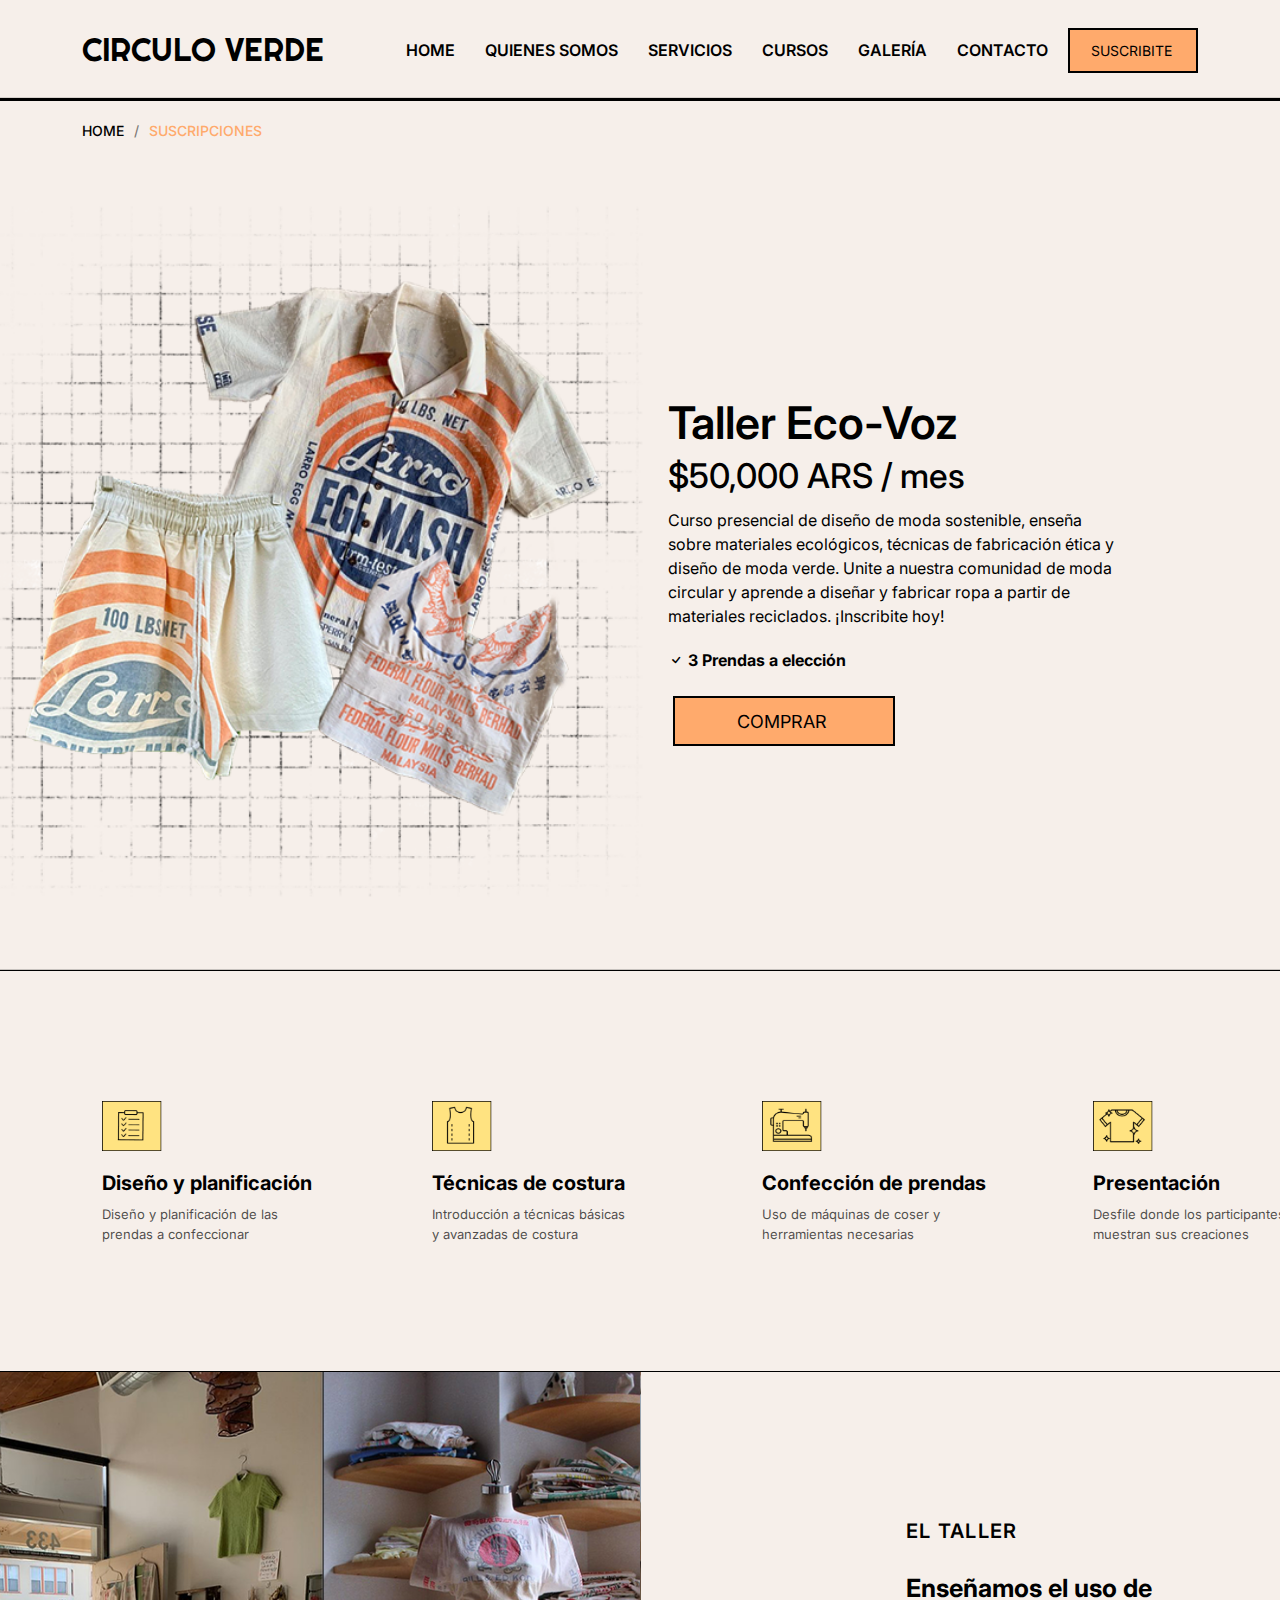
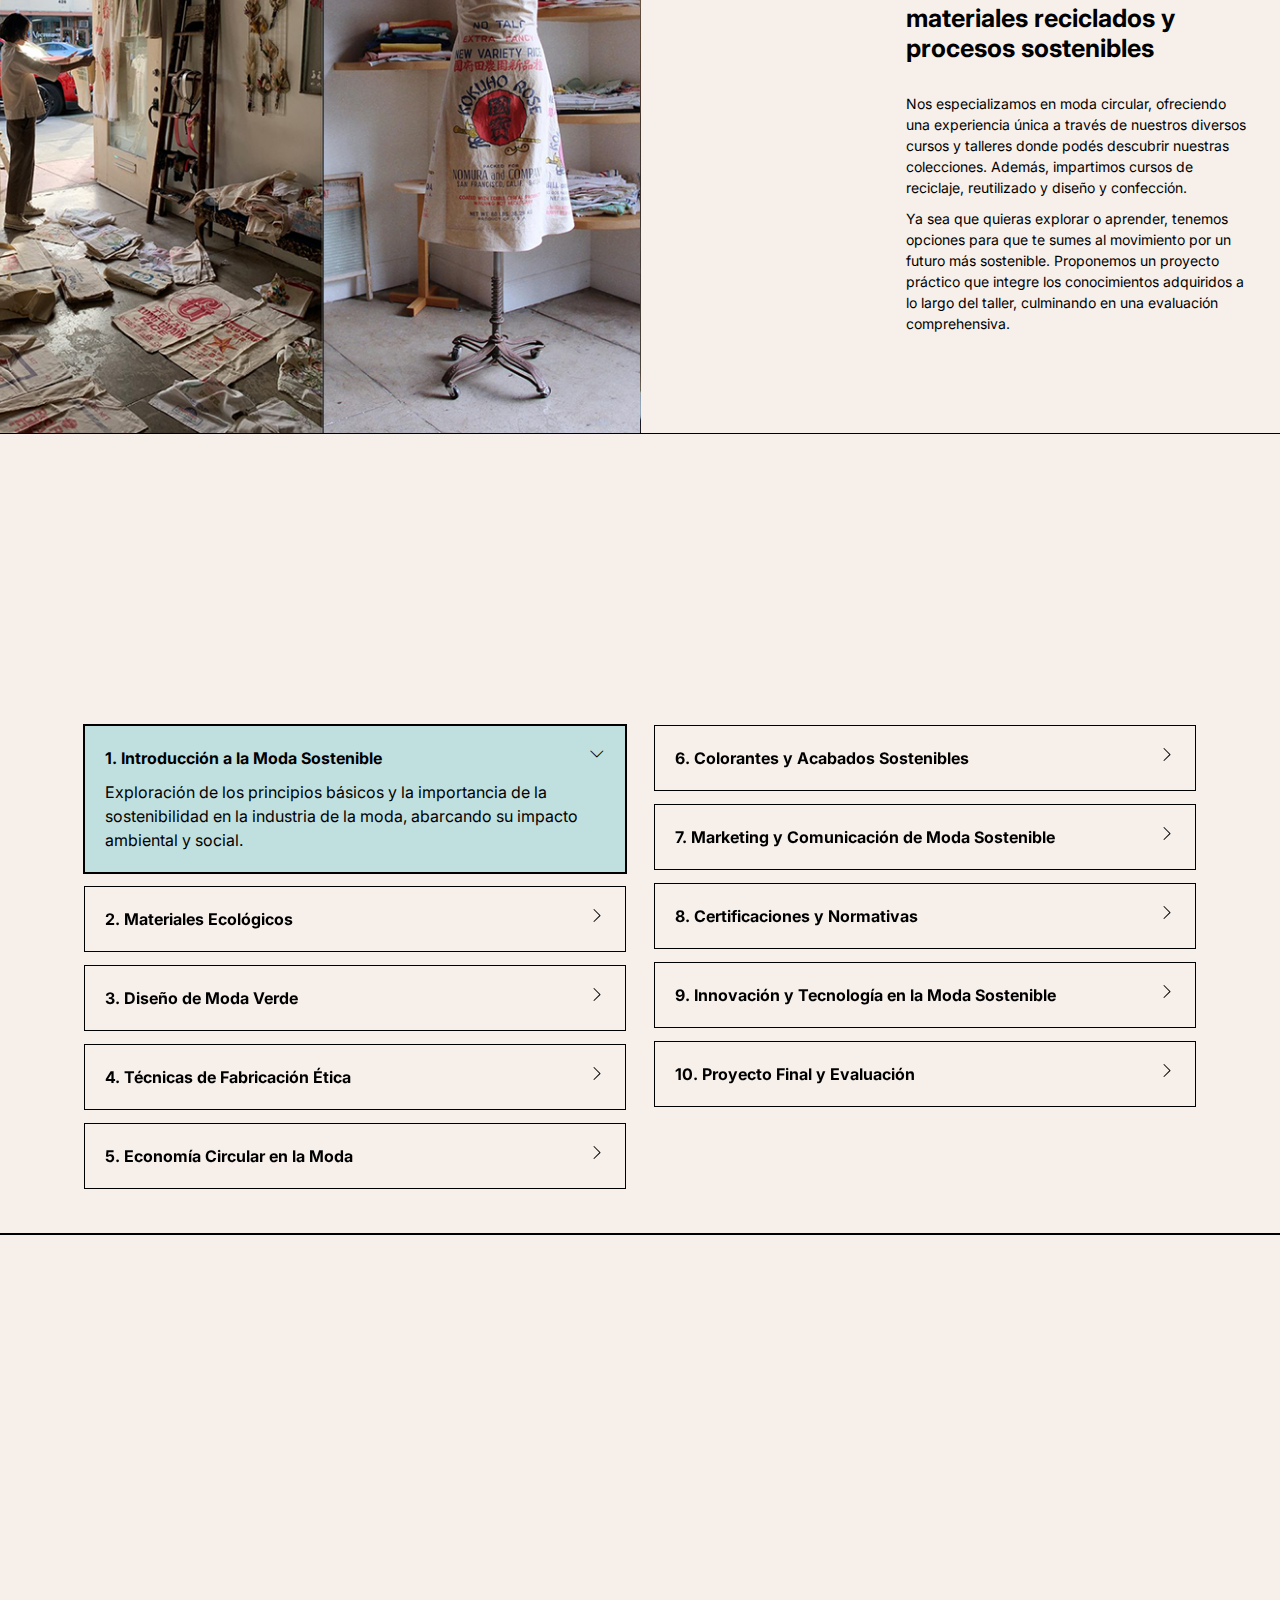
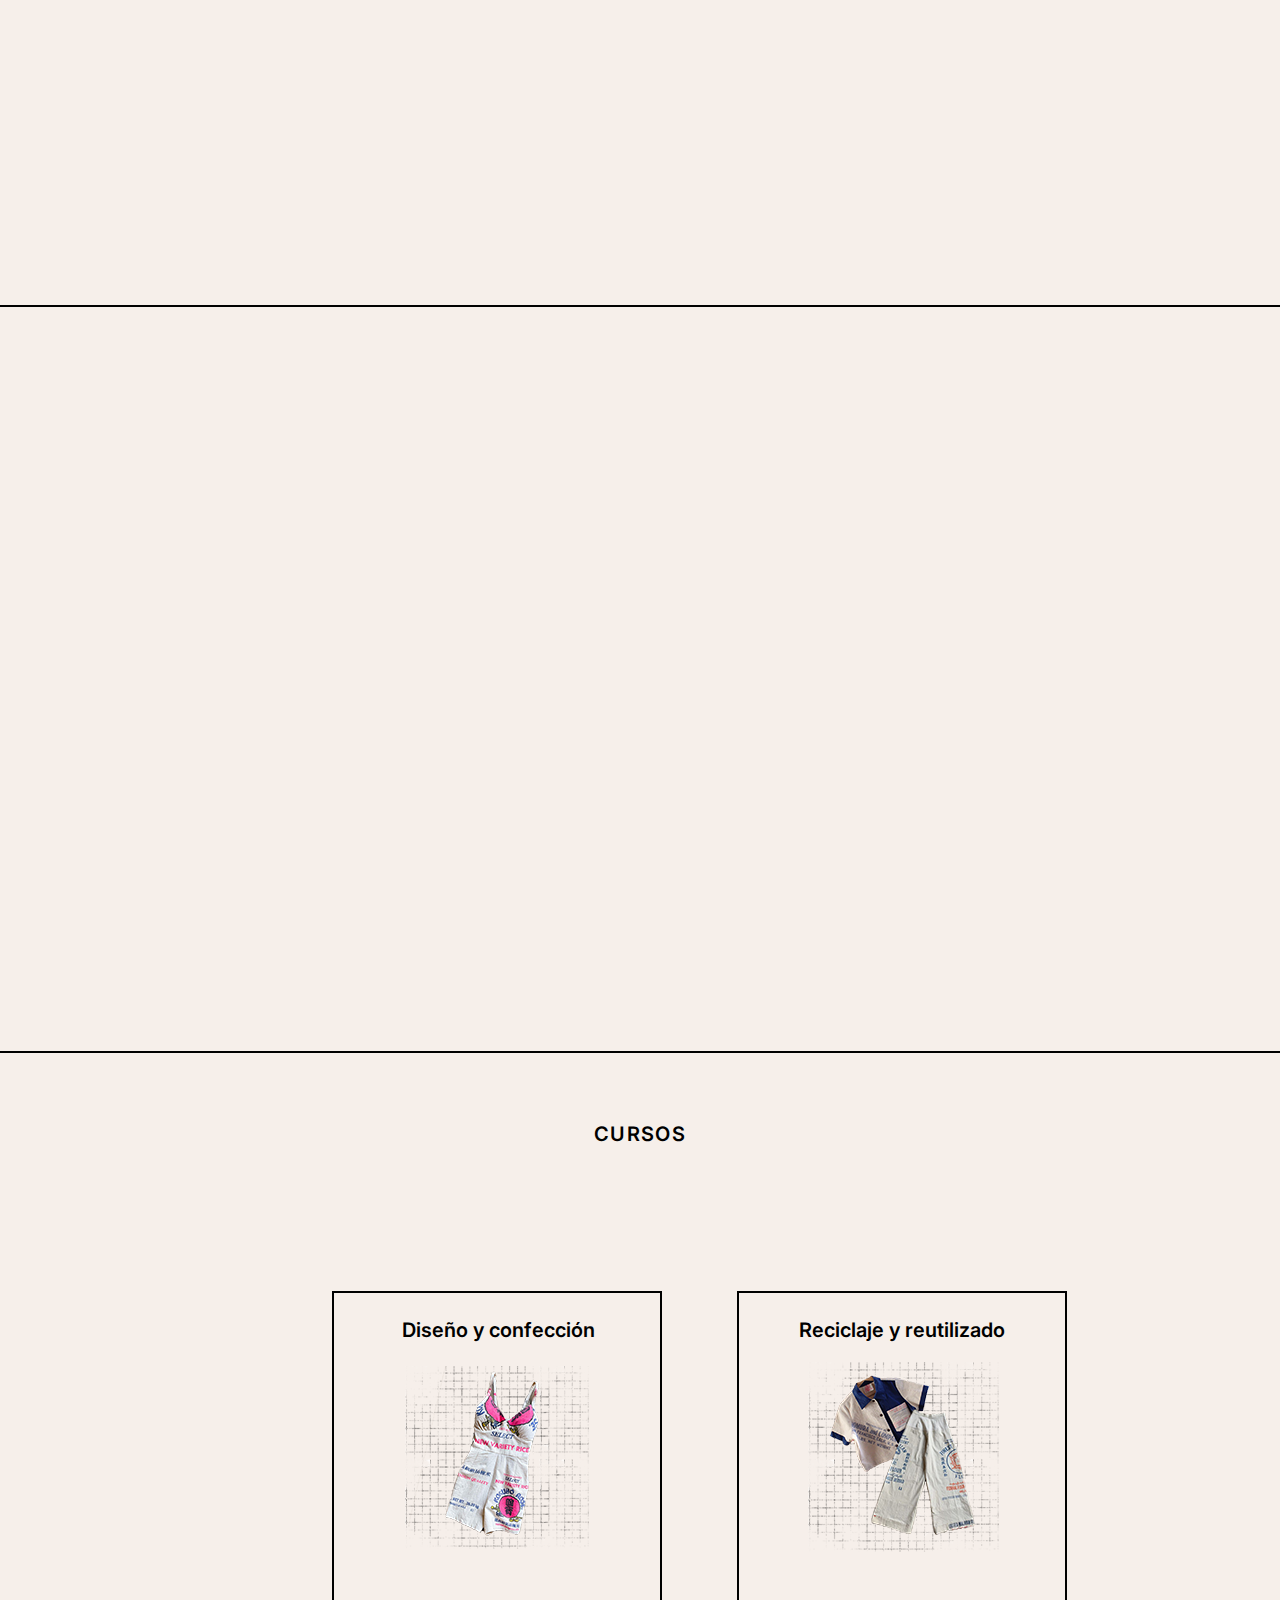
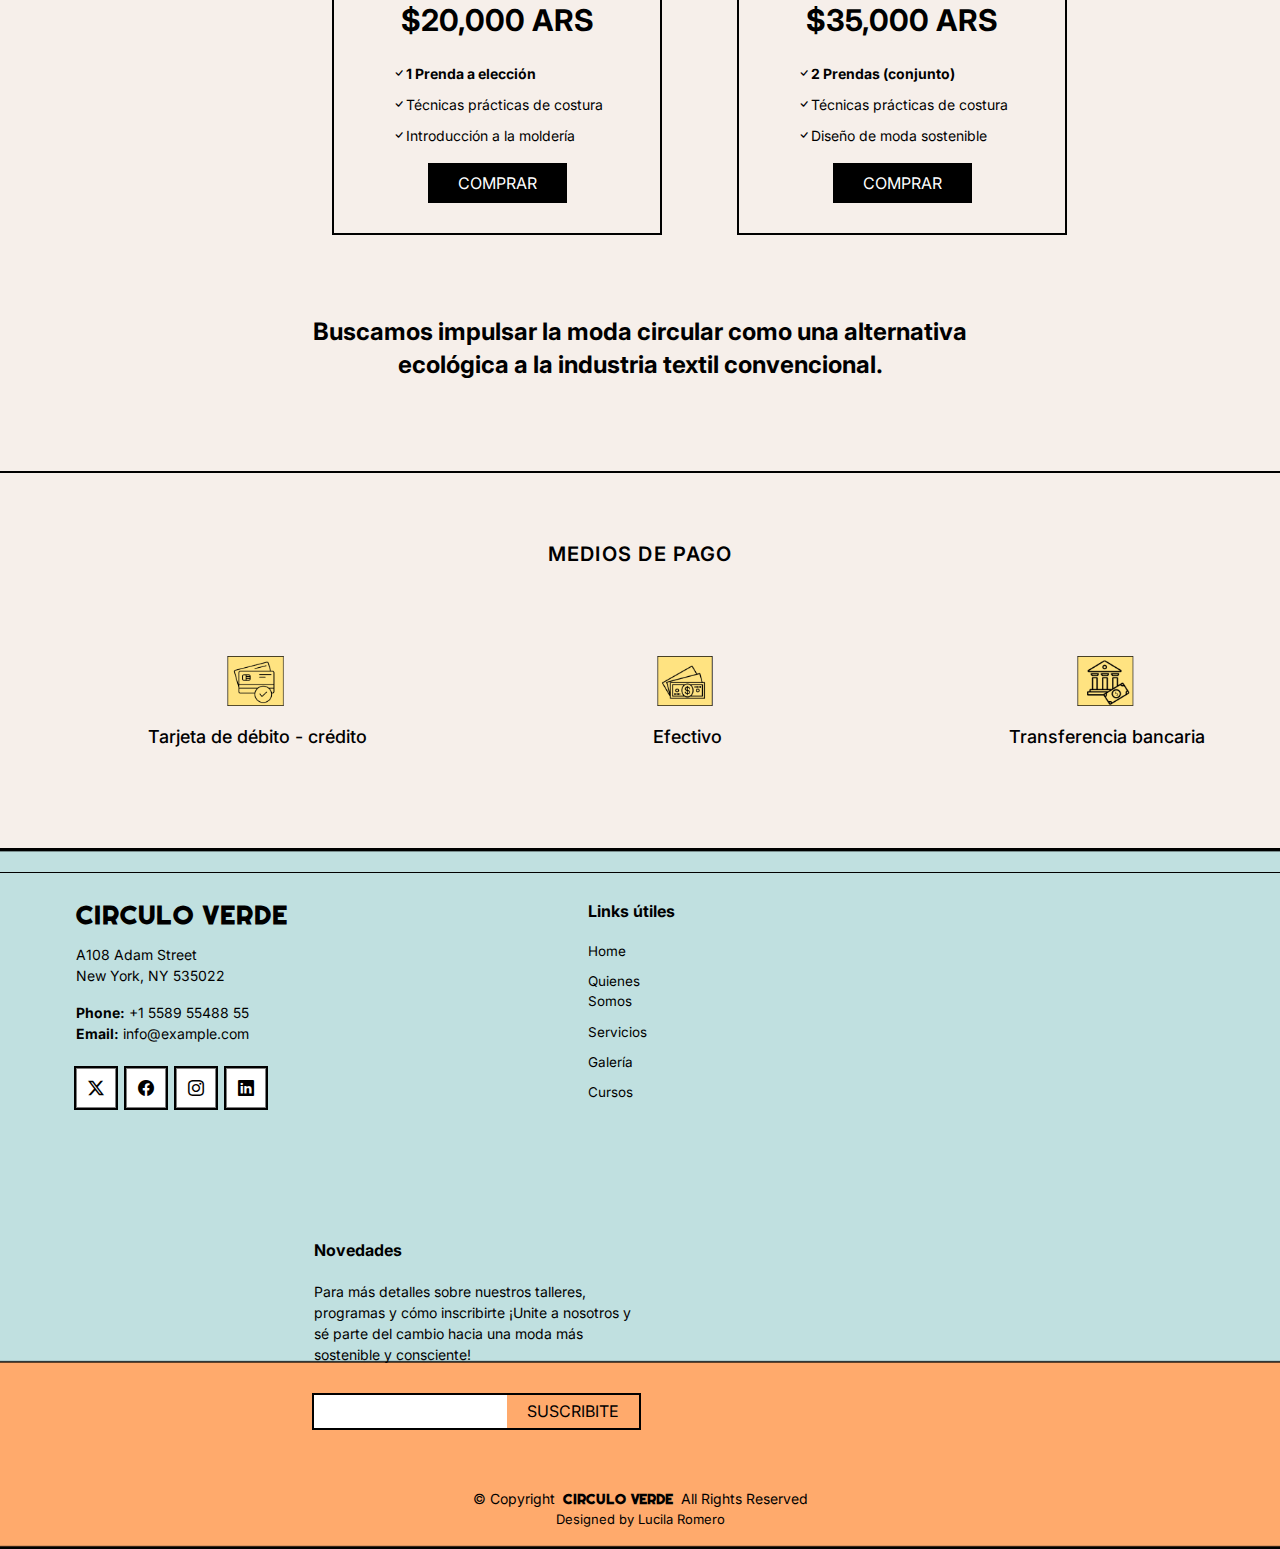
==== commit ca00e7e8: "entrega final" ====
--- a/blog.html
+++ b/blog.html
@@ -797,7 +797,7 @@
         </div>
       </div>
 
-      <div class="col-lg-2 col-md-3 footer-links" style="padding-right: 0px;padding-left: 100px;">
+      <div class="col-lg-2 col-md-3 footer-links" style="padding-right: 0px;padding-left: 100px;font-size: 13.5px;">
         <h4>Links útiles</h4>
         <ul>
           <li><a href="#">Home</a></li>
--- a/assets/css/blog.css
+++ b/assets/css/blog.css
@@ -527,7 +527,7 @@
 .footer .footer-links ul i {
   padding-right: 2px;
   margin-right: 70px;
-  font-size: 11px;
+  font-size: 10px;
   line-height: 0;
   color: #000000;
 }
